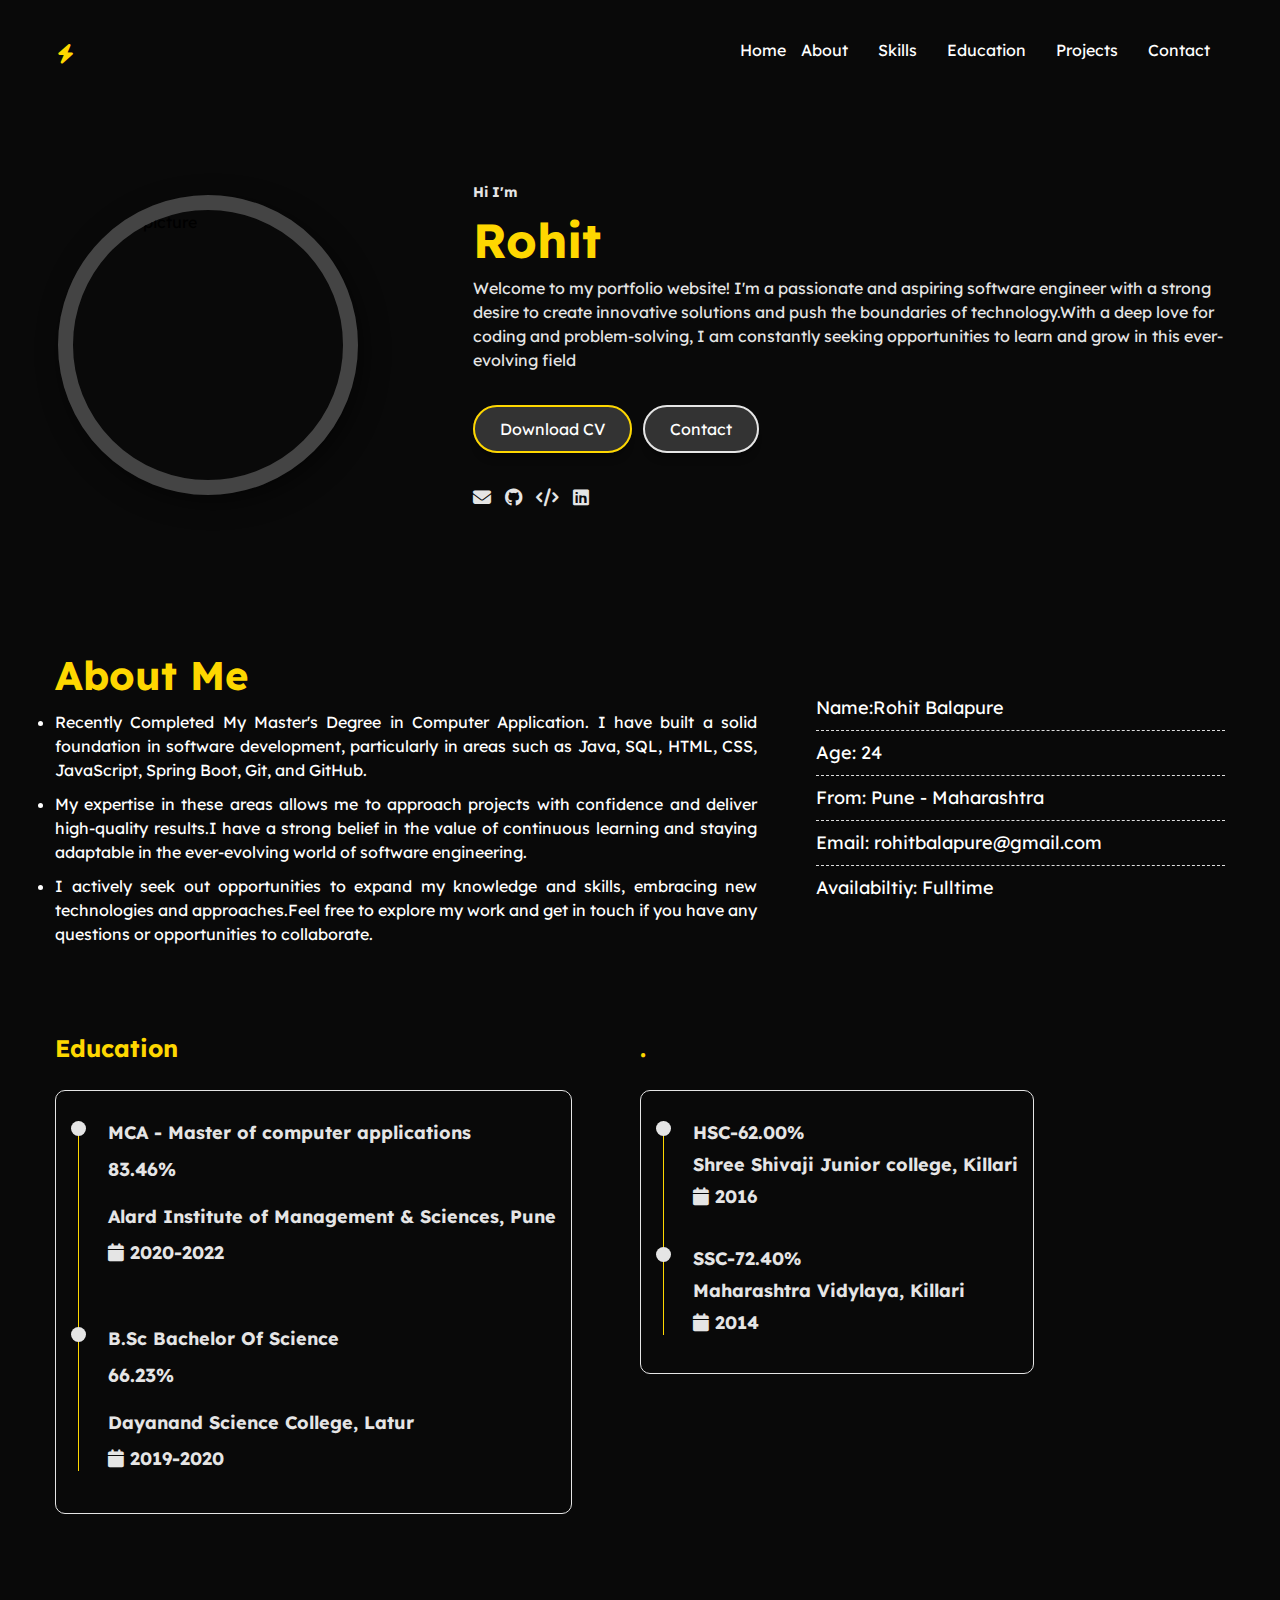
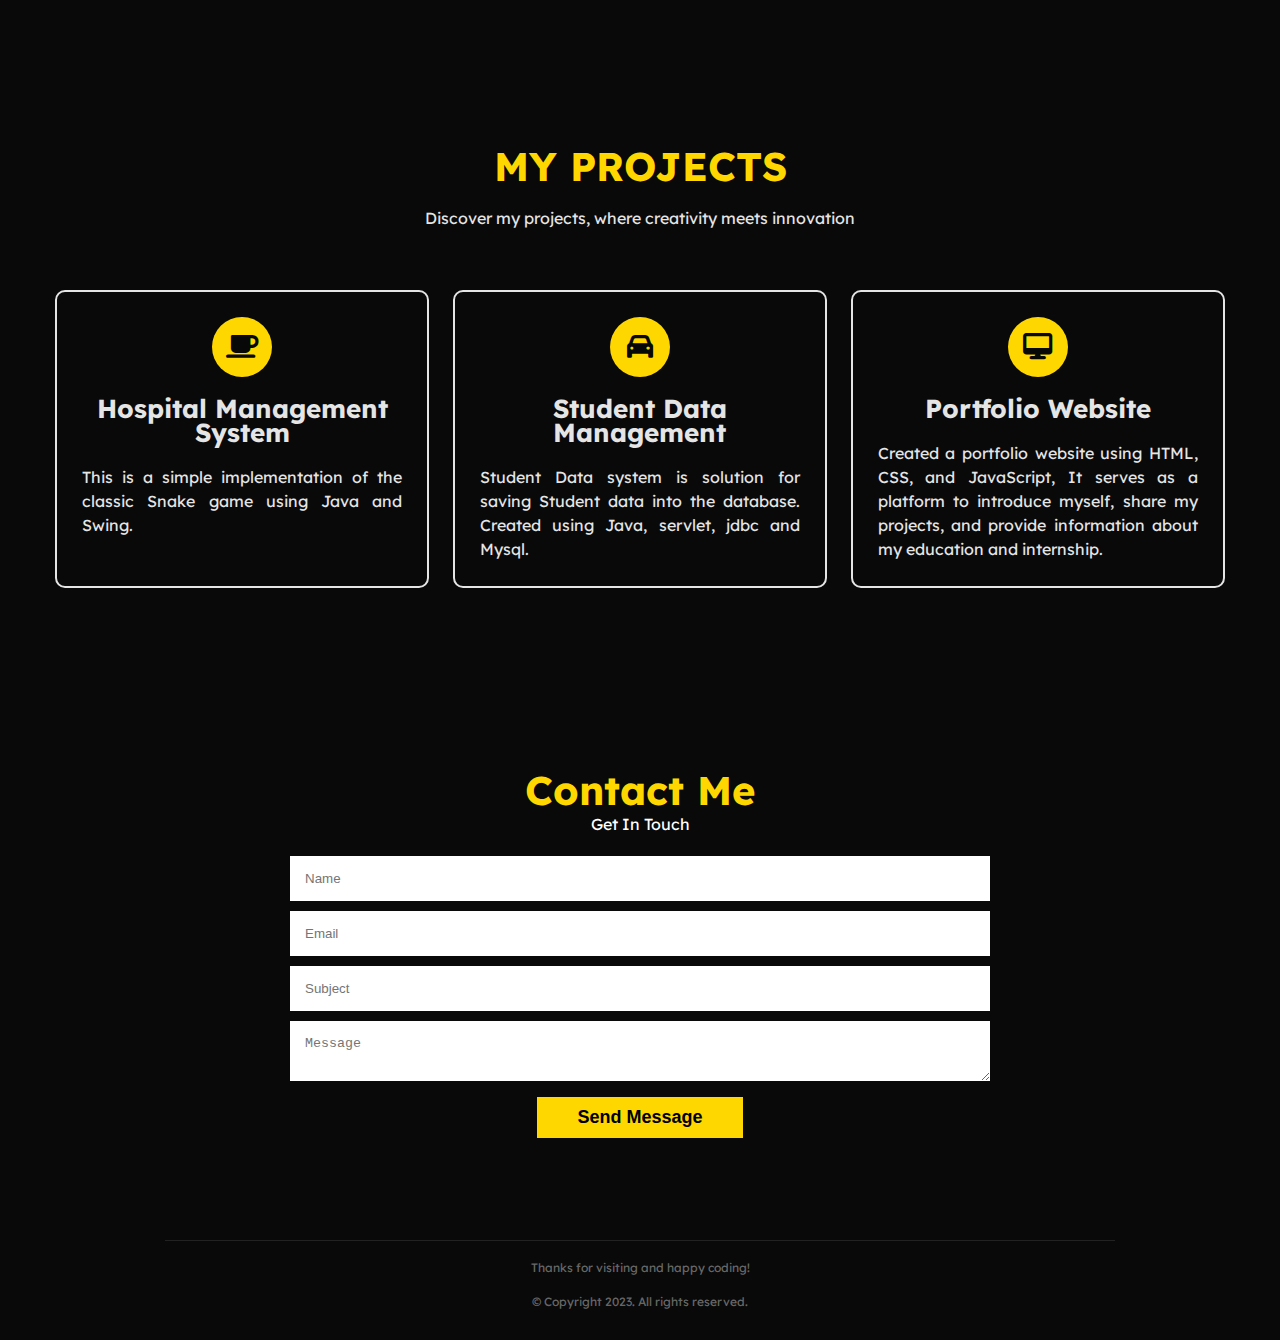
==== index.html @ fd33a3af "Update index.html" ====
<!DOCTYPE html>
<html lang="en">
<head>
    <meta charset="UTF-8"> 
    <meta http-equiv="X-UA-Compatible" content="IE=edge">
    <meta name="viewport" content="width=device-width, initial-scale=1.0">
    <title>Rohit</title>
    <link rel="icon" href="https://i.ibb.co/zRsTj3p/Frame-1-37.png">


    <link rel="stylesheet" href="styles.css">
    <link rel="stylesheet" href="https://cdnjs.cloudflare.com/ajax/libs/font-awesome/6.4.0/css/all.min.css" class="stylesheet">
</head> 

<body>

    <!-------------------------- Header Area -------------------------->
    <header class="header-area">
        <div class="container">
            <div class="header">
               
                <a href="" class="logo">
                    <img src="files/Rohitlogo.png" alt="" class="signature">
                    <i class="fa fa-bolt"></i>
                </a>
                   
                <ul class="navbar">
                    <li><a href="#home">Home</a></li>
                    <li><a href="#about">About</a></li>
                    <li><a href="#skills">Skills</a></li>
                    <li><a href="#education">Education</a></li>
                    <li><a href="#projects">Projects</a></li>
                    <li><a href="#contact">Contact</a></li>
                </ul>
                
                <div class="menu_icon">
                    <i class="fa fa-bars"></i>
                </div>

            </div>
        </div> 
    </header>
 
    <!-------------------------- Home Page -------------------------->
    <div class="FirstElement" id="home">
        <div class="profile-photo">
            <img src="https://i.pinimg.com/originals/bf/57/02/bf57026ee75af2f414000cec322f7404.gif" alt="profile picture">
        </div>
        <div class="profile-text">
            <h5>Hi I'm </h5><br>
            <h1>Rohit</h1><br>
            <p>Welcome to my portfolio website! I'm a passionate and aspiring software engineer with a strong desire to create innovative solutions and push the boundaries of technology.With a deep love for coding and problem-solving, I am constantly seeking opportunities to learn and grow in this ever-evolving field</p>
            
            <div class="btn-group">
                <a href="https://drive.google.com/file/d/1BC8b53fEwr9wjU4GV-x-h1jCKHdJNDea/view?usp=sharing" class="btn   active">Download CV</a>
                <a href="mailto:rohitbalapure@gmail.com" class="btn">Contact</a>
            </div>

            <div class="social">
                <a href="mailto:rohitbalapure@gmail.com"><i class="fa fa-envelope"></i></a>
                <a href="https://github.com/rohitsbalapure"><i class="fa-brands fa-github"></i></a>
                <a href="https://https://www.hackerrank.com/profile/rohitbalapure"><i class="fa fa-code"></i></a>
                <a href="https://www.linkedin.com/in/rohit-balapure-93307722a/"><i class="fa-brands fa-linkedin"></i></a>
            </div>
        </div>
    </div>

        <!-------------------------- About Section -------------------------->
    <section class="about-area" id="about">
        <div class="container">
            <div class="about">
                
                <div class="about-content">
                    <h4>About Me</h4>
                    <ul>
                      <li>Recently Completed My Master's Degree in Computer Application. I have built a solid foundation in software development, particularly in areas such as Java, SQL, HTML, CSS, JavaScript, Spring Boot, Git, and GitHub.</li>
                      <li> My expertise in these areas allows me to approach projects with confidence and deliver high-quality results.I have a strong belief in the value of continuous learning and staying adaptable in the ever-evolving world of software engineering.</li>
                      <li> I actively seek out opportunities to expand my knowledge and skills, embracing new technologies and approaches.Feel free to explore my work and get in touch if you have any questions or opportunities to collaborate. </li>
                    </ul>
                </div>
                                  
                <div class="about-skills">
                    <ul>
                        <li>Name:Rohit Balapure</li>
                        <li>Age: 24</li>     
                        <li>From: Pune - Maharashtra</li>
                        <li>Email: rohitbalapure@gmail.com</li>
                        <li>Availabiltiy: Fulltime</li>
                    </ul>
                </div>
            </div>
        </div>
    </section>


        <!-------------- Education & Internship -------------->
    <section class="education-content" id="education">
        <div class="container">
            <div class="row">
                <div class="education ">
                    <h3 class="title">Education</h3>
                    <div class="row">
                        <div class="timeline-box">
                            <div class="timeline">

                                <!-- Timeline-item -->
                                <div class="timeline-item">
                                    <div class="circle-dot"></div>
                                    <h3 class="timeline-title">
                                        MCA - Master of computer applications     
                                    </h3>
                                    <h3>83.46%</h3><br>

                                    <h4 class="timeline-title">Alard Institute of Management & Sciences, Pune</h4>
                                    <h4 class="timeline-title">
                                        <i class="fa fa-calendar"></i> 2020-2022
                                    </h4>
                                </div> 
                                <!-- Timeline-item -->
                                <div class="timeline-item">
                                    <div class="circle-dot"></div>
                                    <h3 class="timeline-title">B.Sc Bachelor Of Science </h3>
                                    <h3>66.23%</h3><br>
                                    <h4 class="timeline-title">Dayanand Science College, Latur</h4>
                                    <h4 class="timeline-title">
                                        <i class="fa fa-calendar"></i> 2019-2020
                                    </h4>
                                </div>
                                <!-- Timeline-item -->
                              

                            </div>
                        </div>
                    </div>
                </div>
                <div class="internship">
                    <h3 class="title">.</h3>
                    <div class="row">
                        <div class="timeline-box">
                            <div class="timeline">
                                
                                <!-- Timeline-item -->
                                <!-- <div class="timeline-item">
                                    <div class="circle-dot"></div>
                                    <h3 class="timeline-title">
                                        ANDROID APPLICATION DEVELOPMENT
                                    </h3>
                                    <h4 class="timeline-title">FLARIAL TECHNOLOGY</h4>
                                    <h4 class="timeline-title">
                                        <i class="fa fa-calendar"></i> JUNE-2022
                                    </h4>
                                    <li class="timeline-text">Proficient in Android app development, with expertise in Java and building basic applications. Experienced in creating intuitive design and layout files. Completed a two-week internship, gaining practical skills and knowledge in the field.
                                    </li>
                                </div>  -->
                                <div class="timeline-item">
                                    <div class="circle-dot"></div>
                                    <h3 class="timeline-title">
                                        HSC-62.00%
                                    </h3>
                                    <h4 class="timeline-title"> Shree Shivaji Junior college, Killari</h4>
                                    <h4 class="timeline-title">
                                        <i class="fa fa-calendar"></i> 2016
                                    </h4>
                                </div>
                                <!-- Timeline-item -->

                                <div class="timeline-item">
                                    <div class="circle-dot"></div>
                                    <h3 class="timeline-title">
                                        SSC-72.40%
                                    </h3>
                                    <h4 class="timeline-title"> Maharashtra Vidylaya, Killari</h4>
                                    <h4 class="timeline-title">
                                        <i class="fa fa-calendar"></i> 2014
                                    </h4>
                                </div>
                                <!-- <div class="timeline-item">
                                    <div class="circle-dot"></div>
                                    <h3 class="timeline-title">PCB LAYOUT DESIGN </h3>
                                    <h4 class="timeline-title">PIONEER CIRCUITS</h4>
                                    <h4 class="timeline-title">
                                        <i class="fa fa-calendar"></i> DEC-2021
                                    </h4>
                                    <li class="timeline-text">Experienced in PCB design and fabrication with a focus on Altium Designer software. Proficient in designing high-quality PCB boards. Two-week internship in the field, gaining hands-on experience and enhancing skills.</li>
                                <br>
                                <br>
                                </div> -->
                                
                            </div>
                        </div>
                    </div>
                </div>
            </div>
        </div>
    </section>


        <!-------------------------- Projects -------------------------->
    <section class="project-content" id="projects">
        <div class="container">
            <div class="project-title">
                <h4>My Projects</h4>
                <p>Discover my projects, where creativity meets innovation</p>
            </div>
            <div class="projects">
                <!-- 1st Project -->
                <div class="project">
                    <i class="fa fa-coffee"></i>
                    <h4>Hospital Management System</h4>
                    <p>This is a simple implementation of the classic Snake game using Java and Swing.</p>
                </div>
                 <!-- 2nd Project -->
                 <div class="project">
                    <i class="fa fa-car"></i>
                    <h4>Student Data Management</h4>
                    <p>Student Data system is solution for saving Student data into the database. Created using Java, servlet, jdbc and Mysql. </p>
                </div>
                <!-- 3rd Project -->
                <div class="project">
                    <i class="fa fa-desktop"></i>
                    <h4>Portfolio Website</h4>
                    <p>Created a portfolio website using HTML, CSS, and JavaScript, It serves as a platform to introduce myself, share my projects, and provide information about my  education and internship.</p>
                </div>
                
            </div>
        </div>
    </section>

        <!-------------------------- Contact Me -------------------------->

    <section class="contact-content" id="contact">
        <div class="container">
            <div class="contact-title">
                <h4>Contact Me</h4>
                <p>Get In Touch</p>
            </div>
            <div class="contact">
                <form name="submitToGoogleSheet">
                    <input type="text" name="NAME" placeholder="Name" required>
                    <input type="email" name="EMAIL" placeholder="Email" required>
                    <input type="text" name="SUBJECT" placeholder="Subject">
                    <textarea name="MESSAGE" placeholder="Message"></textarea>
                    <input type="submit" value="Send Message" class="submit">
                </form>
                <span id="msg"></span>
            </div>
        </div>
    </section>
        
    <!-------------------------- JS -------------------------->
    <script src="https://code.jquery.com/jquery-3.7.0.min.js" integrity="sha256-2Pmvv0kuTBOenSvLm6bvfBSSHrUJ+3A7x6P5Ebd07/g=" crossorigin="anonymous"></script>
    <script src="https://cdn.jsdelivr.net/npm/typed.js@2.0.12"></script>
    <script src="https://unpkg.com/scrollreveal"></script>
    <script src="script.js"></script>
    
    <!-------------------------- Footer section -------------------------->
   <footer class="footer">
    <small class="message">Thanks for visiting and happy coding!</small>
    <small class="copyright">&copy; Copyright 2023. All rights reserved.</small>
   </footer>

</body>
</html>
---- styles.css ----
@import url('https://fonts.googleapis.com/css2?family=Lexend:wght@400;500;600;700&display=swap');

*{
  margin:0;
  padding:0;
  box-sizing:border-box;
  scroll-behavior:smooth;
}
a{
  text-decoration: none ;
  color:#fff;
  transition:0.3s; 
}
ul{
  list-style:none;
}
img{
  max-width: 100%;
}
body{
  font-family: 'Lexend', sans-serif;
  font-size:16px;
  line-height:24px; 
  background-color:#090909;
}
.container{
  width: 1170px;
  margin:auto;
}




      /*---------------------------Header---------------------------*/

.header-area{
  padding:25px 0;
  transition: padding .3s;
}

.header-area.sticky {
  position: fixed;
  top: 0;
  left: 0;
  width: 100%;
  z-index: 99;
  background-color: #090909;
  padding: 5px;
}

.header{
  display:flex;
  justify-content: space-between;
  align-items: center;
  /* padding-bottom: 2rem; */
} 
.logo {
  display: flex;
  align-items: center;
  position: relative; 
  text-transform: uppercase;
  font-size: 26px;
  font-weight: 700;
}

.logo .fa-bolt {
  color: #fed700;
  font-size: 19.5px;
  position: absolute; 
  top: 60%;
  left: 100%; 
  transform: translate(-50%, -50%); 
  z-index: 1; 
}

.signature {
  width: auto; 
  height:50px; 
  margin-right: 10px; 
  border-radius: 30px;
}

.header ul li:first-child {
  margin-right: auto; 
}  

.header ul{
  display: flex;
  align-items: center; 
}
.header ul li{
  margin: 0 15px;
}
.header ul li a{
  text-transform: capitalize;
  display: block;
}
.header ul li a.active{
  color: #fed700;
} 
.header ul li a:hover{
  color:#fed700;
}
.header .menu_icon{
  color:#fff;
  font-size: 18px;
  cursor: pointer;
  display: none;
}


/*---------------------------HomePage--------------------------*/

.FirstElement{
   display:flex;
   justify-content: space-around;
   align-items: center;
   padding-top: 5rem; 
} 

.FirstElement.adjusted-padding {
  padding-top: 40px; 
}

.FirstElement .profile-photo{
  width: 300px;
  height:  300px;
  border-radius: 50%;
  overflow: hidden;
  border: 15px solid #444444;
  box-shadow: 5px 7px 25px rgba(0, 0, 0, 0.5)
}
profile-photo .img{
  height: 100%;
  width: 100%;
  transition: 0.5s;
}
.FirstElement .profile-photo img:hover{
  transform: scale(1.2);
}
.profile-text{
  max-width: 750px;
  display: flex;
  flex-direction: column;
}
.profile-text h5{
  color: #e5e5e5;
  font-size: 14px;
}
.profile-text h1{
  color: #fed700;
  font-size: 3rem; 
}
.profile-text p{
  color:#e5e5e5;
}
.profile-text .social i{
  color : #e5e5e5;
  font-size: 18px;
  margin-right: 10px;
  transition: 0.5s;
}
.profile-text .social i:hover{
  color:#fed700;
  transform: rotate(360deg);
}



 /*---------------------------About---------------------------*/

.about-area{
  padding-top: 130px;
  background-color: #090909;
}
.about{
  display: flex;
  justify-content: space-between;
  align-items: center;
  margin-bottom:50px;
}
.about-content{
  flex-basis: 60%;
}
.about-content h4{
  color: #fed700;
  font-size: 40px;
  line-height: 70px;
  text-transform: capitalize;
}
.about-content ul {
  color:#fff;
  text-align: justify;
}

.about-content ul li {
  list-style-type: disc;
  margin-bottom: 10px;
}

.about-skills{
  flex-basis: 35%;
}
.about-skills ul li{
  border-bottom: 1px dashed #ddd;
  padding-bottom: 10px;
  margin-bottom: 10px;
  color: #fff;
  font-size: 18px;
}
.about-skills ul li:last-child{
  border-bottom: 0;
  padding-bottom: 0;
  margin-bottom: 0;
}


/*---------------------------Button---------------------------*/

.btn-group{
  margin: 45px 0;
}
.btn-group .btn{
  border-color: #d5d5d5;
  color: #fff;
  background-color: #333;
  padding:12px 25px;
  margin: 5px 0;
  margin-right: 7px;
  border-radius: 30px;
  border: 2px solid #e5e5e5;
  box-shadow: 0 10px 10px -8px rgb(0 0 0 / 78%);
}
.btn.active{
  border-color: #fed700;
}


/*---------------------------Education & Internship---------------------------*/

.education-content .row{
  display: flex;
  border-radius: 5px;
  height: 400px;
  margin-bottom: 250px;
}

.education-content .title{
  color: #fed700;
}
.education-content .row .education,
.education-content .row .internship
{
  color: #e5e5e5;
  flex:0 0 50%;
  max-width: 50%;
  margin-top: 30px;
} 
.education-content  h3.title{
  font-size:24px;
  margin-bottom: 30px;
  font-weight: 700;
}
.education-content .row.timeline-box{
  flex:0 0 100%;
  max-width: 100%;  
}
.education-content .row .timeline{
  /* background-color:#e5e5e5; */
  padding: 30px 15px;
  border: 1px solid #e5e5e5;
  border-radius: 10px;
  width: 100%;
  position: relative;
}
.education-content .row .timeline-item{
  position:relative;
  padding-left: 37px;
  padding-bottom: 50px; 
}
.education-content .row  .internship .timeline-item{
  position:relative;
  padding-left: 37px;
  padding-bottom: 30px; 
}
.education-content .row .timeline-item:last-child{
  padding-bottom: 0;
}
.education-content .row .timeline-item::before{
  content: "";
  width: 1px;
  position: absolute;
  height: 100%;
  left: 7px;
  top: 0;
  background-color: #fed700;  
}
.education-content .row .circle-dot{
  position: absolute;
  left: 0;
  top: 0;
  height: 15px;
  width: 15px;
  border-radius: 50%;
  background-color: #e5e5e5;
}
.education-content .row .timeline-title  {
  font-weight: 700;
  font-size: 18px;
  margin-bottom: 12px;
}
.education-content .row .internship .timeline-title  {
  font-weight: 700;
  font-size: 18px;
  margin-bottom: 8px;
}
.education-content .row .timeline-text{
  line-height: 25px;
  font-size: 16px;
  text-align: justify;
}



/*---------------------------Projects---------------------------*/
.project-content{
  padding: 90px 0;
  /* color:#fff;  */
}
.project-title{
  margin-bottom: 60px;
  text-align: center;
}
.project-title h4{
  text-transform: uppercase;
  font-size: 40px;
  line-height: 40px;
  color: #fed700;
  margin-bottom: 20px;
}
.project-title p{
  color: #e5e5e5;
}
.projects{
  display: flex;
  justify-content:space-between;
  flex-wrap: wrap;
}
.project{
    /* padding: 30px 15px; */
    color: #e5e5e5;
    border: 2px solid #e5e5e5;
    border-radius: 10px;
    width: 100%;
    position: relative;
    padding: 25px;
    text-align: center;
    flex-basis: 32%;
    transition: .3s;
}
.project i{
  background-color: #fed700;
  width: 60px;
  height: 60px;
  color: #080808;
  font-size: 26px;
  line-height: 60px;
  border-radius: 50%;
}
.project h4{
  font-size: 26px;
  text-transform: capitalize;
  margin: 20px 0;
}
.project p{
  text-align: justify;
}
.project:hover{
  border-color: #fed700;
}



/*---------------------------Contact Me---------------------------*/
.contact-content{
  padding: 100px 0;
  color: #fff;
  text-align: center;
}
.contact-content .contact-title h4{
  font-size: 40px;
  text-transform: capitalize;
  color: #fed700;
  padding-bottom: 10px;
}
.contact-content .contact-title p{
  padding-bottom: 20px;
}
.contact{
  max-width: 700px;
  margin: auto;
}
.contact input,.contact textarea{
  width: 100%;
  padding: 15px;
  border: 0;
  margin-bottom: 10px;
}

.contact .submit{
  width: auto;
  background-color: #fed700;
  padding: 10px 40px;
  font-weight:bold ;
  font-size: 18px;
}
.contact .submit:hover{
  transform: scale(1.1);
  cursor: pointer;
}
#msg{
  color: #fff;
  font-size: 20px;
  margin-top: -8px;
  display: block;
}






/*---------------------------Footer---------------------------*/
.footer {
    max-width: 950px;
    margin: 0 auto;
    padding: 15px 0 26px;
    border-top: 1px solid rgba(255, 255, 255, 0.1); 
    color: rgba(255, 255, 255, 0.4);
    display: flex;
    flex-direction: column;
    align-items: center;
    text-align: center;
  }
  .footer .message {
    font-size: 12px;
    color: rgba(255, 255, 255, 0.4);
    margin-bottom: 10px;
  }
  
  .copyright {
    font-size: 12px;
  }




 /*------------------- Responsive Design on small screen -------------------*/

/* Medium layout */
@media only screen and (min-width:1000px) and (max-width:1200px){
  .container{
    width: 970px;
  }
}

@media(max-width:1050px){
  .FirstElement{ 
    flex-direction: column;
    padding-top: 2rem;
  }
  .profile-text{
    padding: 40px 0px;
  }
}



/* tablet layout */
@media only screen and (min-width:768px) and (max-width:999px){
  .container{
    width: 750px;
  } 
}  


/* Mobile Layout */
@media only screen and (max-width:767px){
  .container{
    width: 350px;
  }

  .header .menu_icon {
    display: block;
  }
  .header ul{
    display: none;
  }
  .header i{
    color: #e5e5e5;
  }

  .profile-text{
    width: 350px;
  }
  .FirstElement .profile-text p{
    text-align: justify;
  }
  .about{
    flex-direction: column;
    flex-basis: 100%;
    margin-bottom: 30px;
  }
  .about-skills{
    width: 100%;
    margin-top: 30px;
  }
  .education-content .row {
    flex-direction: column;
    height: auto;
    margin-bottom: 50px;
  }

  .education-content .row .education,
  .education-content .row .internship {
    flex-basis: 100%;
    max-width: 100%;
    margin-top: 30px;
  }
  .project{
    flex-basis: 100%;
    margin-bottom: 30px;
  }

}
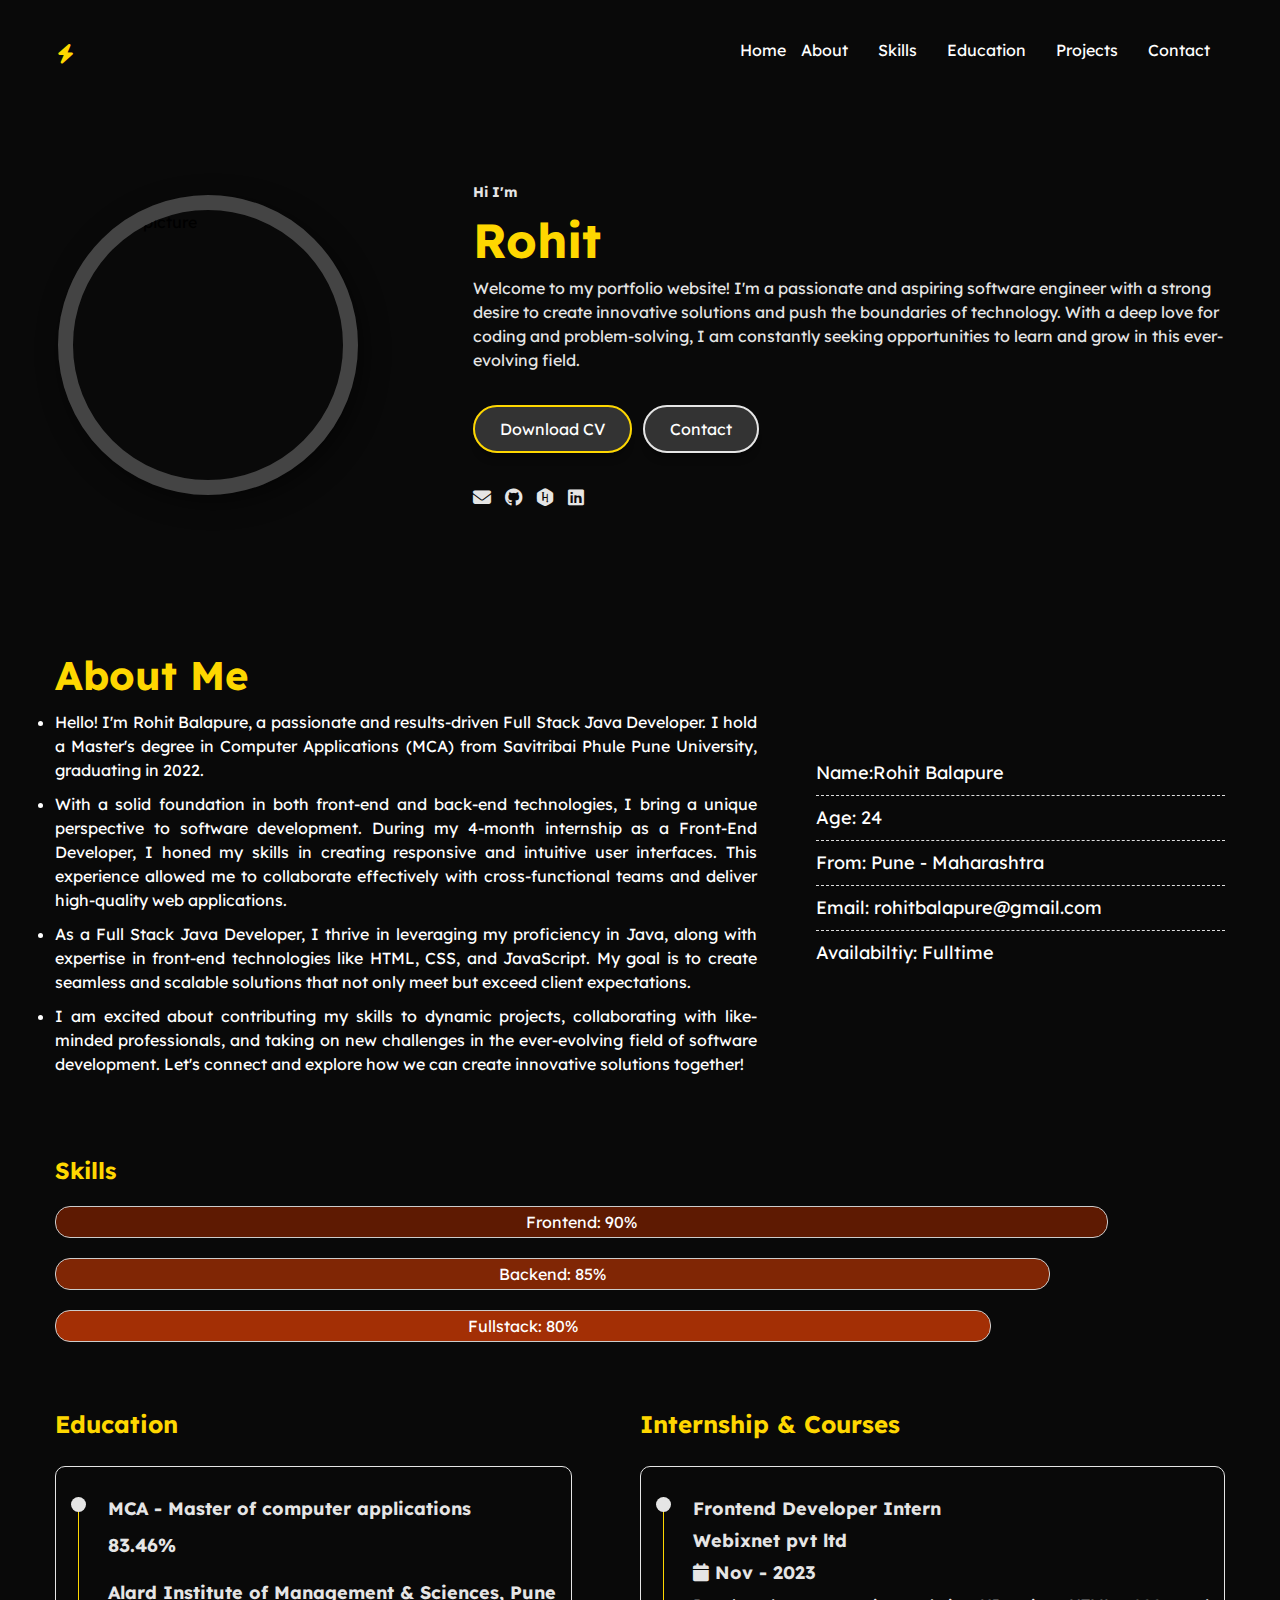
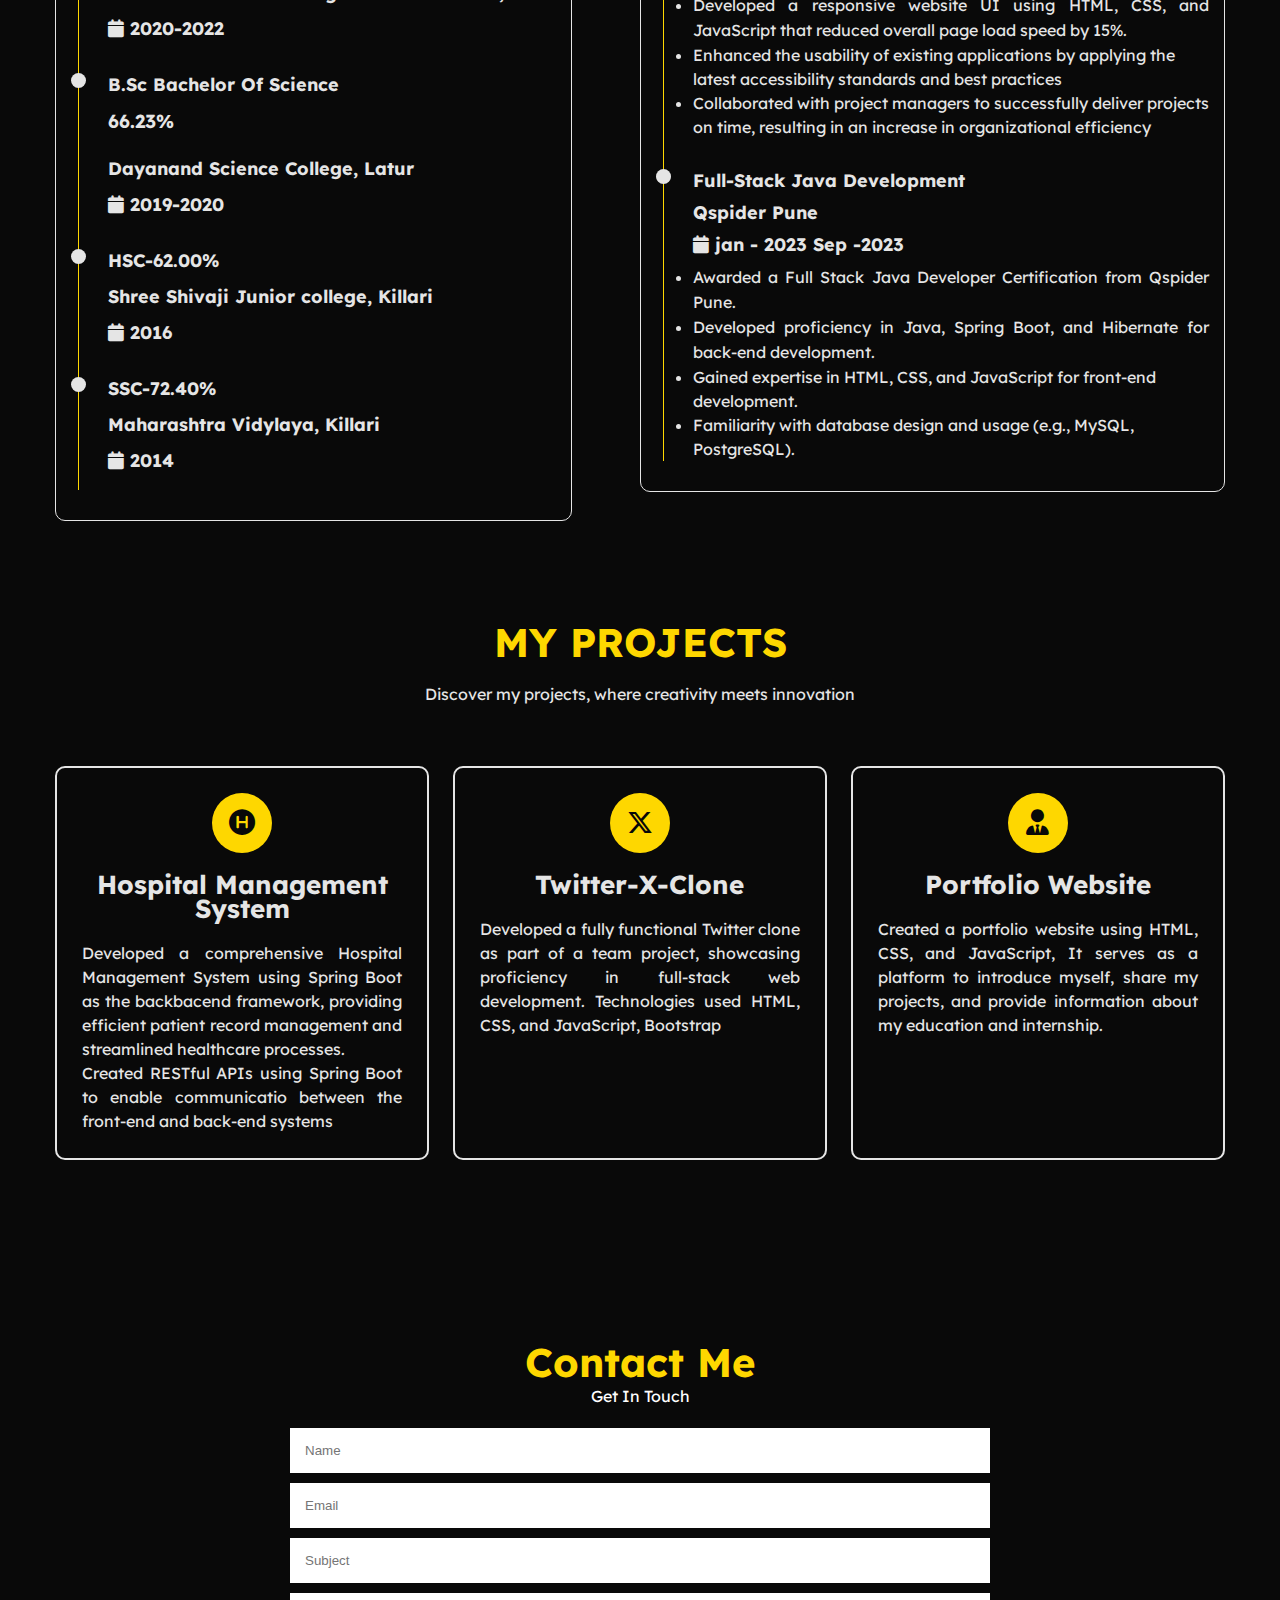
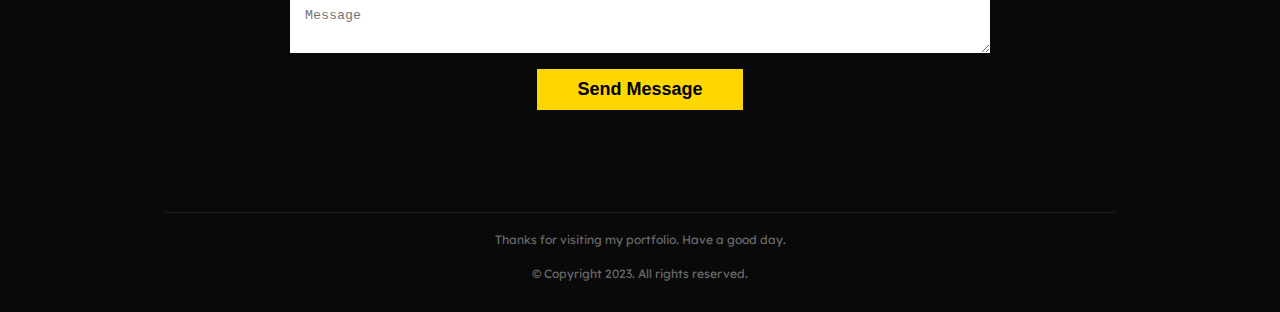
==== commit 2b3d9e28: "Update index.html" ====
--- a/index.html
+++ b/index.html
@@ -1,7 +1,8 @@
 <!DOCTYPE html>
 <html lang="en">
+
 <head>
-    <meta charset="UTF-8"> 
+    <meta charset="UTF-8">
     <meta http-equiv="X-UA-Compatible" content="IE=edge">
     <meta name="viewport" content="width=device-width, initial-scale=1.0">
     <title>Rohit</title>
@@ -9,8 +10,82 @@
 
 
     <link rel="stylesheet" href="styles.css">
-    <link rel="stylesheet" href="https://cdnjs.cloudflare.com/ajax/libs/font-awesome/6.4.0/css/all.min.css" class="stylesheet">
-</head> 
+    <link rel="stylesheet" href="https://cdnjs.cloudflare.com/ajax/libs/font-awesome/6.4.0/css/all.min.css"
+        class="stylesheet">
+    <link rel="stylesheet" href="https://cdnjs.cloudflare.com/ajax/libs/font-awesome/6.5.1/css/all.min.css"
+        integrity="sha512-DTOQO9RWCH3ppGqcWaEA1BIZOC6xxalwEsw9c2QQeAIftl+Vegovlnee1c9QX4TctnWMn13TZye+giMm8e2LwA=="
+        crossorigin="anonymous" referrerpolicy="no-referrer" />
+    <link rel="stylesheet" href="https://cdnjs.cloudflare.com/ajax/libs/aos/2.3.4/aos.css"
+        integrity="sha512-1cK78a1o+ht2JcaW6g8OXYwqpev9+6GqOkz9xmBN9iUUhIndKtxwILGWYOSibOKjLsEdjyjZvYDq/cZwNeak0w=="
+        crossorigin="anonymous" referrerpolicy="no-referrer" />
+    <script src="https://cdnjs.cloudflare.com/ajax/libs/aos/2.3.4/aos.js"
+        integrity="sha512-A7AYk1fGKX6S2SsHywmPkrnzTZHrgiVT7GcQkLGDe2ev0aWb8zejytzS8wjo7PGEXKqJOrjQ4oORtnimIRZBtw=="
+        crossorigin="anonymous" referrerpolicy="no-referrer"></script>
+    <style>
+        .menumob {
+            display: none;
+            padding: 0px;
+            height: 100vh;
+        }
+
+        #navitoms li {
+            text-align: center;
+            justify-content: center;
+            font-size: 1.5rem;
+            padding: 10px 0px 10px 0px;
+        }
+
+        .skill-content h4 {
+            color: #fed700;
+            font-size: 23px;
+            line-height: 70px;
+            text-transform: capitalize;
+        }
+
+        .progress-bar {
+            width: 300px;
+            height: 20px;
+            border: 1px solid #ccc;
+            position: relative;
+            margin-bottom: 20px;
+            border-radius: 15px;
+        }
+
+        .frontend-bar {
+            width: 90%;
+            height: 100%;
+            background-color: #5e1a02;
+            color: white;
+            text-align: center;
+            line-height: 30px;
+        }
+
+        .backend-bar {
+            width: 85%;
+            height: 100%;
+            background-color: #802605;
+            color: white;
+            text-align: center;
+            line-height: 30px;
+        }
+
+        .fullstack-bar {
+            width: 80%;
+            height: 100%;
+            background-color: #a32f05;
+            color: white;
+            text-align: center;
+            line-height: 30px;
+        }
+
+        @media only screen and (max-width:520px) {
+            .menumob {
+                width: 100%;
+                font-size: 1.6rem;
+            }
+        }
+    </style>
+</head>
 
 <body>
 
@@ -18,12 +93,12 @@
     <header class="header-area">
         <div class="container">
             <div class="header">
-               
+
                 <a href="" class="logo">
                     <img src="files/Rohitlogo.png" alt="" class="signature">
                     <i class="fa fa-bolt"></i>
                 </a>
-                   
+
                 <ul class="navbar">
                     <li><a href="#home">Home</a></li>
                     <li><a href="#about">About</a></li>
@@ -32,57 +107,93 @@
                     <li><a href="#projects">Projects</a></li>
                     <li><a href="#contact">Contact</a></li>
                 </ul>
-                
+
                 <div class="menu_icon">
-                    <i class="fa fa-bars"></i>
-                </div>
-
-            </div>
-        </div> 
+                    <i class="fa fa-bars" id="Hamburger" onclick="showMenu()" style="z-index: 999;"> </i>
+                </div>
+
+            </div>
+        </div>
     </header>
- 
+    <!-- ---------------------------Menu Hamburger --------------------- -->
+
+    <section class="project-content menumob" id="menumob">
+        <div class="container">
+            <ul class="navbar" id="navitoms">
+                <li><a href="#home">Home</a></li>
+                <li><a href="#about">About</a></li>
+                <li><a href="#skills">Skills</a></li>
+                <li><a href="#education">Education</a></li>
+                <li><a href="#projects">Projects</a></li>
+                <li><a href="#contact">Contact</a></li>
+            </ul>
+        </div>
+    </section>
+
     <!-------------------------- Home Page -------------------------->
     <div class="FirstElement" id="home">
         <div class="profile-photo">
-            <img src="https://i.pinimg.com/originals/bf/57/02/bf57026ee75af2f414000cec322f7404.gif" alt="profile picture">
+            <img src="https://i.pinimg.com/originals/bf/57/02/bf57026ee75af2f414000cec322f7404.gif"
+                alt="profile picture">
         </div>
         <div class="profile-text">
             <h5>Hi I'm </h5><br>
             <h1>Rohit</h1><br>
-            <p>Welcome to my portfolio website! I'm a passionate and aspiring software engineer with a strong desire to create innovative solutions and push the boundaries of technology.With a deep love for coding and problem-solving, I am constantly seeking opportunities to learn and grow in this ever-evolving field</p>
-            
+            <p id="displayParagraph">Welcome to my portfolio website! I'm a passionate and aspiring software engineer
+                with a strong desire to
+                create innovative solutions and push the boundaries of technology. With a deep love for coding and
+                problem-solving, I am constantly seeking opportunities to learn and grow in this ever-evolving field.
+            </p>
+
             <div class="btn-group">
-                <a href="https://drive.google.com/file/d/1BC8b53fEwr9wjU4GV-x-h1jCKHdJNDea/view?usp=sharing" class="btn   active">Download CV</a>
+                <a href="https://drive.google.com/file/d/1HZY6qzESe_jkY7vXyVOSEOjtkw2DDQzl/view?usp=sharing"
+                    class="btn active" target="_blank">Download CV</a>
                 <a href="mailto:rohitbalapure@gmail.com" class="btn">Contact</a>
             </div>
 
             <div class="social">
                 <a href="mailto:rohitbalapure@gmail.com"><i class="fa fa-envelope"></i></a>
                 <a href="https://github.com/rohitsbalapure"><i class="fa-brands fa-github"></i></a>
-                <a href="https://https://www.hackerrank.com/profile/rohitbalapure"><i class="fa fa-code"></i></a>
-                <a href="https://www.linkedin.com/in/rohit-balapure-93307722a/"><i class="fa-brands fa-linkedin"></i></a>
+                <a href="https://www.hackerrank.com/profile/rohitbalapure"><i class="fa-brands fa-hackerrank"></i></a>
+                <a href="https://www.linkedin.com/in/rohit-balapure-93307722a/"><i
+                        class="fa-brands fa-linkedin"></i></a>
             </div>
         </div>
     </div>
 
-        <!-------------------------- About Section -------------------------->
+    <!-------------------------- About Section -------------------------->
     <section class="about-area" id="about">
         <div class="container">
             <div class="about">
-                
                 <div class="about-content">
                     <h4>About Me</h4>
                     <ul>
-                      <li>Recently Completed My Master's Degree in Computer Application. I have built a solid foundation in software development, particularly in areas such as Java, SQL, HTML, CSS, JavaScript, Spring Boot, Git, and GitHub.</li>
-                      <li> My expertise in these areas allows me to approach projects with confidence and deliver high-quality results.I have a strong belief in the value of continuous learning and staying adaptable in the ever-evolving world of software engineering.</li>
-                      <li> I actively seek out opportunities to expand my knowledge and skills, embracing new technologies and approaches.Feel free to explore my work and get in touch if you have any questions or opportunities to collaborate. </li>
+                        <li> Hello! I'm Rohit Balapure, a passionate and results-driven Full Stack Java Developer. I
+                            hold a Master's degree in Computer Applications (MCA) from Savitribai Phule Pune University,
+                            graduating in 2022.</li>
+                        <li>
+                            With a solid foundation in both front-end and back-end technologies, I bring a unique
+                            perspective to software development. During my 4-month internship as a Front-End Developer,
+                            I honed my skills in creating responsive and intuitive user interfaces. This experience
+                            allowed me to collaborate effectively with cross-functional teams and deliver high-quality
+                            web applications.
+                        </li>
+                        <li> As a Full Stack Java Developer, I thrive in leveraging my proficiency in Java, along with
+                            expertise in front-end technologies like HTML, CSS, and JavaScript. My goal is to create
+                            seamless and scalable solutions that not only meet but exceed client expectations. </li>
+                        <li>
+                            I am excited about contributing my skills to dynamic projects, collaborating with
+                            like-minded professionals, and taking on new challenges in the ever-evolving field of
+                            software development. Let's connect and explore how we can create innovative solutions
+                            together!
+                        </li>
                     </ul>
                 </div>
-                                  
+
                 <div class="about-skills">
                     <ul>
                         <li>Name:Rohit Balapure</li>
-                        <li>Age: 24</li>     
+                        <li>Age: 24</li>
                         <li>From: Pune - Maharashtra</li>
                         <li>Email: rohitbalapure@gmail.com</li>
                         <li>Availabiltiy: Fulltime</li>
@@ -91,23 +202,36 @@
             </div>
         </div>
     </section>
-
-
-        <!-------------- Education & Internship -------------->
+    <!-- ----------------------------Skills ------------------- -->
+    <section class="about-area" id="skills" style="padding-top: 0px; padding-bottom: 20px;">
+        <div class="container">
+            <div class="skills">
+                <div class="skill-content">
+                    <h4>Skills</h4>
+                    <div class="progress-bar frontend-bar">Frontend: 90%</div>
+                    <div class="progress-bar backend-bar">Backend: 85%</div>
+                    <div class="progress-bar fullstack-bar">Fullstack: 80%</div>
+                </div>
+            </div>
+        </div>
+    </section>
+
+
+    <!-------------- Education & Internship -------------->
     <section class="education-content" id="education">
         <div class="container">
             <div class="row">
                 <div class="education ">
                     <h3 class="title">Education</h3>
                     <div class="row">
-                        <div class="timeline-box">
+                        <div class="timeline-box" data-aos="fade-up" data-aos-duration="3000">
                             <div class="timeline">
 
                                 <!-- Timeline-item -->
-                                <div class="timeline-item">
+                                <div class="timeline-item" style="padding-bottom: 20px;">
                                     <div class="circle-dot"></div>
                                     <h3 class="timeline-title">
-                                        MCA - Master of computer applications     
+                                        MCA - Master of computer applications
                                     </h3>
                                     <h3>83.46%</h3><br>
 
@@ -115,9 +239,9 @@
                                     <h4 class="timeline-title">
                                         <i class="fa fa-calendar"></i> 2020-2022
                                     </h4>
-                                </div> 
+                                </div>
                                 <!-- Timeline-item -->
-                                <div class="timeline-item">
+                                <div class="timeline-item" style="padding-bottom: 20px;">
                                     <div class="circle-dot"></div>
                                     <h3 class="timeline-title">B.Sc Bachelor Of Science </h3>
                                     <h3>66.23%</h3><br>
@@ -126,33 +250,7 @@
                                         <i class="fa fa-calendar"></i> 2019-2020
                                     </h4>
                                 </div>
-                                <!-- Timeline-item -->
-                              
-
-                            </div>
-                        </div>
-                    </div>
-                </div>
-                <div class="internship">
-                    <h3 class="title">.</h3>
-                    <div class="row">
-                        <div class="timeline-box">
-                            <div class="timeline">
-                                
-                                <!-- Timeline-item -->
-                                <!-- <div class="timeline-item">
-                                    <div class="circle-dot"></div>
-                                    <h3 class="timeline-title">
-                                        ANDROID APPLICATION DEVELOPMENT
-                                    </h3>
-                                    <h4 class="timeline-title">FLARIAL TECHNOLOGY</h4>
-                                    <h4 class="timeline-title">
-                                        <i class="fa fa-calendar"></i> JUNE-2022
-                                    </h4>
-                                    <li class="timeline-text">Proficient in Android app development, with expertise in Java and building basic applications. Experienced in creating intuitive design and layout files. Completed a two-week internship, gaining practical skills and knowledge in the field.
-                                    </li>
-                                </div>  -->
-                                <div class="timeline-item">
+                                <div class="timeline-item" style="padding-bottom: 20px;">
                                     <div class="circle-dot"></div>
                                     <h3 class="timeline-title">
                                         HSC-62.00%
@@ -162,9 +260,7 @@
                                         <i class="fa fa-calendar"></i> 2016
                                     </h4>
                                 </div>
-                                <!-- Timeline-item -->
-
-                                <div class="timeline-item">
+                                <div class="timeline-item" style="padding-bottom: 5px;">
                                     <div class="circle-dot"></div>
                                     <h3 class="timeline-title">
                                         SSC-72.40%
@@ -174,30 +270,84 @@
                                         <i class="fa fa-calendar"></i> 2014
                                     </h4>
                                 </div>
-                                <!-- <div class="timeline-item">
-                                    <div class="circle-dot"></div>
-                                    <h3 class="timeline-title">PCB LAYOUT DESIGN </h3>
-                                    <h4 class="timeline-title">PIONEER CIRCUITS</h4>
-                                    <h4 class="timeline-title">
-                                        <i class="fa fa-calendar"></i> DEC-2021
-                                    </h4>
-                                    <li class="timeline-text">Experienced in PCB design and fabrication with a focus on Altium Designer software. Proficient in designing high-quality PCB boards. Two-week internship in the field, gaining hands-on experience and enhancing skills.</li>
-                                <br>
-                                <br>
-                                </div> -->
-                                
+
+
+                                <!-- Timeline-item -->
+
+
                             </div>
                         </div>
                     </div>
                 </div>
-            </div>
-        </div>
-    </section>
-
-
-        <!-------------------------- Projects -------------------------->
+                <div class="internship">
+                    <h3 class="title">Internship & Courses</h3>
+                    <div class="row">
+                        <div class="timeline-box" data-aos="fade-up" data-aos-duration="3000">
+                            <div class="timeline">
+                                <div class="timeline-item">
+                                    <div class="circle-dot"></div>
+                                    <h3 class="timeline-title">
+                                        Frontend Developer Intern
+                                    </h3>
+                                    <h4 class="timeline-title">Webixnet pvt ltd</h4>
+                                    <h4 class="timeline-title">
+                                        <i class="fa fa-calendar"></i> Nov - 2023
+                                    </h4>
+                                    <li class="timeline-text">
+                                        Developed a responsive website UI using HTML, CSS, and JavaScript that reduced
+                                        overall page load speed by 15%.
+                                    </li>
+                                    <li>
+                                        Enhanced the usability of existing applications by applying the latest
+                                        accessibility standards and best practices
+
+                                    </li>
+                                    <li>
+                                        Collaborated with project managers to successfully deliver projects on time,
+                                        resulting in an increase in organizational
+                                        efficiency
+                                    </li>
+                                </div>
+                                <div class="timeline-item">
+                                    <div class="circle-dot"></div>
+                                    <h3 class="timeline-title">
+                                        Full-Stack Java Development
+                                    </h3>
+                                    <h4 class="timeline-title">Qspider Pune</h4>
+                                    <h4 class="timeline-title">
+                                        <i class="fa fa-calendar"></i> jan - 2023 Sep -2023
+                                    </h4>
+                                    <li class="timeline-text">
+                                        Awarded a Full Stack Java Developer Certification from Qspider Pune.
+                                    </li>
+                                    <li class="timeline-text">
+                                        Developed proficiency in Java, Spring Boot, and Hibernate for back-end
+                                        development.
+
+                                    </li>
+                                    <li>
+                                        Gained expertise in HTML, CSS, and JavaScript for front-end development.
+
+                                    </li>
+                                    <li>
+                                        Familiarity with database design and usage (e.g., MySQL, PostgreSQL).
+
+                                    </li>
+                                </div>
+
+
+                            </div>
+                        </div>
+                    </div>
+                </div>
+            </div>
+        </div>
+    </section>
+
+
+    <!-------------------------- Projects -------------------------->
     <section class="project-content" id="projects">
-        <div class="container">
+        <div class="container" style="margin-top: 100px;">
             <div class="project-title">
                 <h4>My Projects</h4>
                 <p>Discover my projects, where creativity meets innovation</p>
@@ -205,28 +355,38 @@
             <div class="projects">
                 <!-- 1st Project -->
                 <div class="project">
-                    <i class="fa fa-coffee"></i>
+                    <i class="fa-solid fa-circle-h"></i>
                     <h4>Hospital Management System</h4>
-                    <p>This is a simple implementation of the classic Snake game using Java and Swing.</p>
-                </div>
-                 <!-- 2nd Project -->
-                 <div class="project">
-                    <i class="fa fa-car"></i>
-                    <h4>Student Data Management</h4>
-                    <p>Student Data system is solution for saving Student data into the database. Created using Java, servlet, jdbc and Mysql. </p>
+                    <p>
+                        Developed a comprehensive Hospital Management System using Spring Boot as the backbacend
+                        framework, providing
+                        efficient patient record management and streamlined healthcare processes. <br>
+                        Created RESTful APIs using Spring Boot to enable communicatio between the front-end and back-end
+                        systems
+                    </p>
+                </div>
+                <!-- 2nd Project -->
+                <div class="project">
+                    <i class="fa-brands fa-x-twitter"></i>
+                    <h4>Twitter-X-Clone </h4>
+                    <p> Developed a fully functional Twitter clone as part of a team project, showcasing proficiency in
+                        full-stack web
+                        development. Technologies used HTML, CSS, and JavaScript, Bootstrap </p>
                 </div>
                 <!-- 3rd Project -->
                 <div class="project">
-                    <i class="fa fa-desktop"></i>
+                    <i class="fa-solid fa-user-tie"></i>
                     <h4>Portfolio Website</h4>
-                    <p>Created a portfolio website using HTML, CSS, and JavaScript, It serves as a platform to introduce myself, share my projects, and provide information about my  education and internship.</p>
-                </div>
-                
-            </div>
-        </div>
-    </section>
-
-        <!-------------------------- Contact Me -------------------------->
+                    <p>Created a portfolio website using HTML, CSS, and JavaScript, It serves as a platform to introduce
+                        myself, share my projects, and provide information about my education and internship.</p>
+                </div>
+
+            </div>
+        </div>
+    </section>
+
+
+    <!-------------------------- Contact Me -------------------------->
 
     <section class="contact-content" id="contact">
         <div class="container">
@@ -246,18 +406,35 @@
             </div>
         </div>
     </section>
-        
+
     <!-------------------------- JS -------------------------->
-    <script src="https://code.jquery.com/jquery-3.7.0.min.js" integrity="sha256-2Pmvv0kuTBOenSvLm6bvfBSSHrUJ+3A7x6P5Ebd07/g=" crossorigin="anonymous"></script>
+    <script src="https://code.jquery.com/jquery-3.7.0.min.js"
+        integrity="sha256-2Pmvv0kuTBOenSvLm6bvfBSSHrUJ+3A7x6P5Ebd07/g=" crossorigin="anonymous"></script>
     <script src="https://cdn.jsdelivr.net/npm/typed.js@2.0.12"></script>
     <script src="https://unpkg.com/scrollreveal"></script>
     <script src="script.js"></script>
-    
+
     <!-------------------------- Footer section -------------------------->
-   <footer class="footer">
-    <small class="message">Thanks for visiting and happy coding!</small>
-    <small class="copyright">&copy; Copyright 2023. All rights reserved.</small>
-   </footer>
+    <footer class="footer">
+        <small class="message">Thanks for visiting my portfolio. Have a good day. </small>
+        <small class="copyright">&copy; Copyright 2023. All rights reserved.</small>
+    </footer>
 
 </body>
+<script>
+    var ct = 0;
+    function showMenu() {
+        if (ct == 0) {
+            document.getElementById("menumob").style.display = "block";
+            ct++;
+        }
+        else if (ct == 1) {
+            document.getElementById("menumob").style.display = "none";
+            ct = 0;
+
+        }
+
+    }
+</script>
+
 </html>
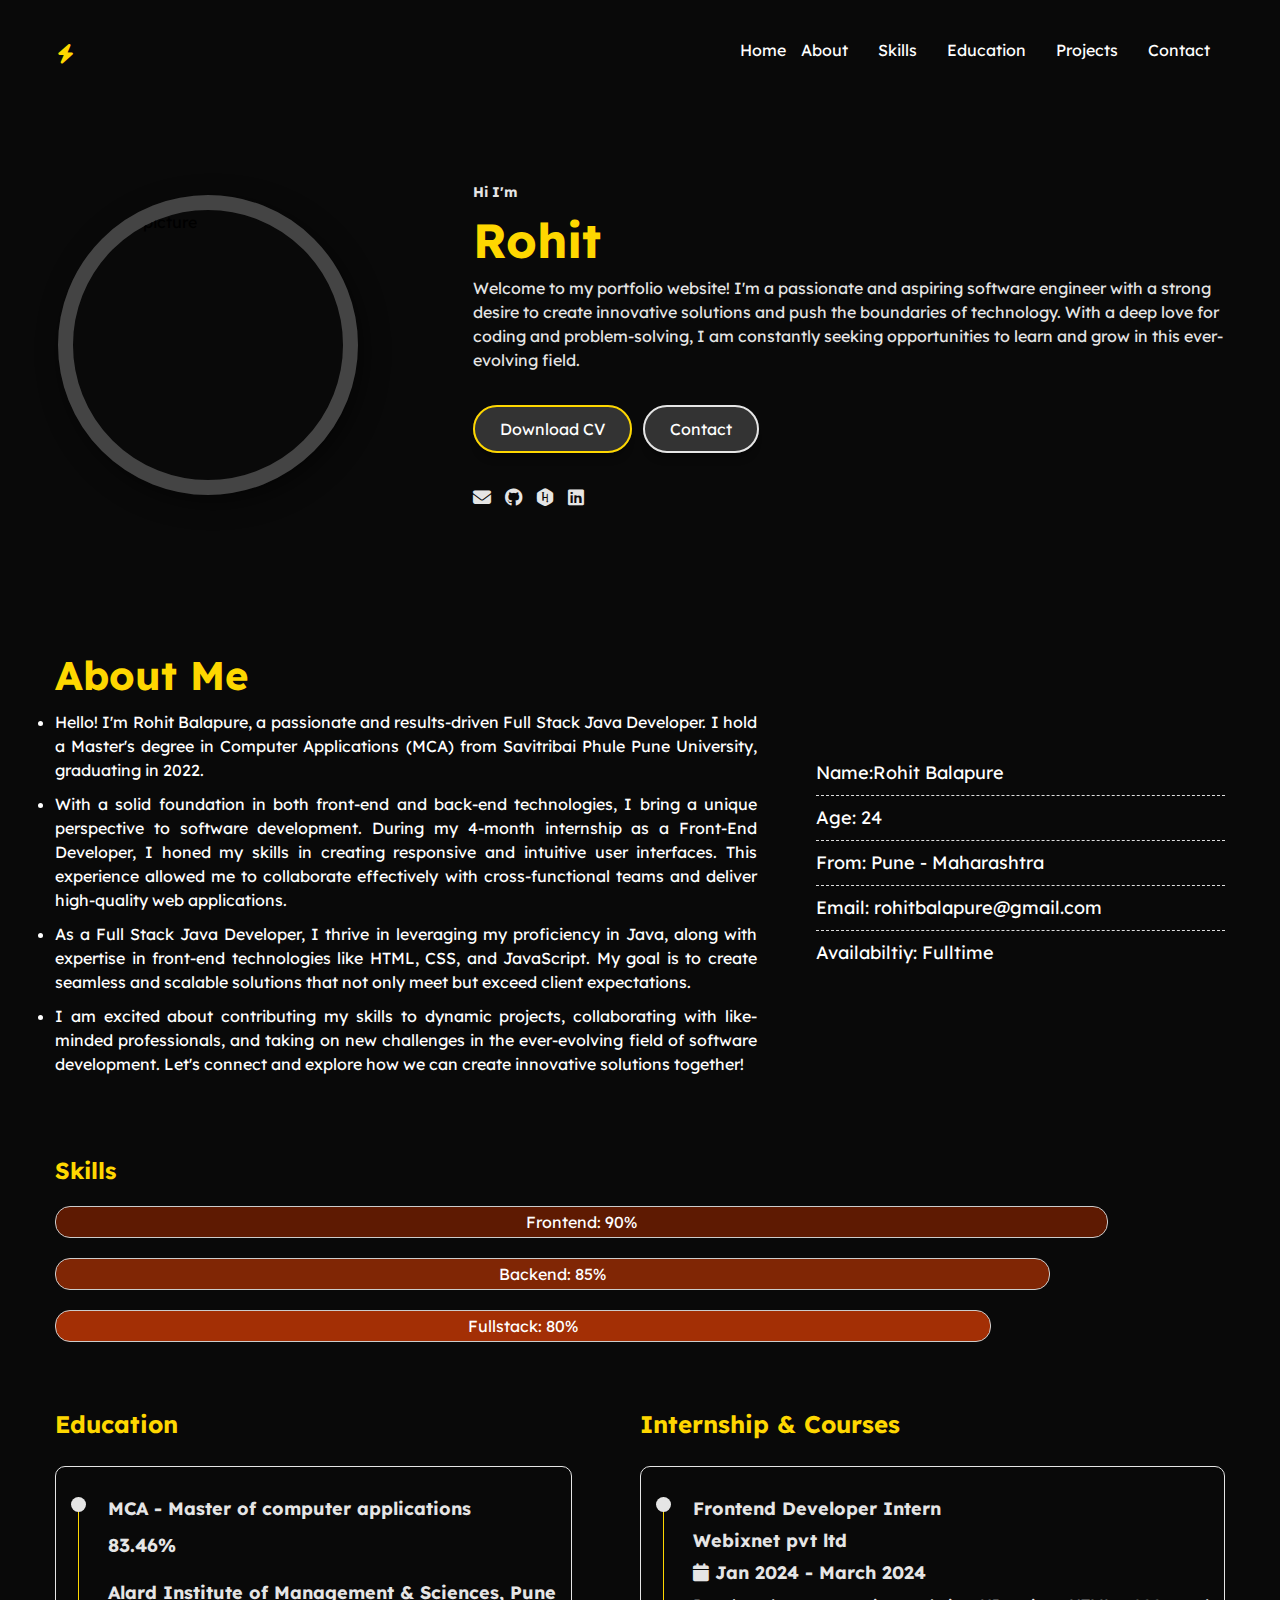
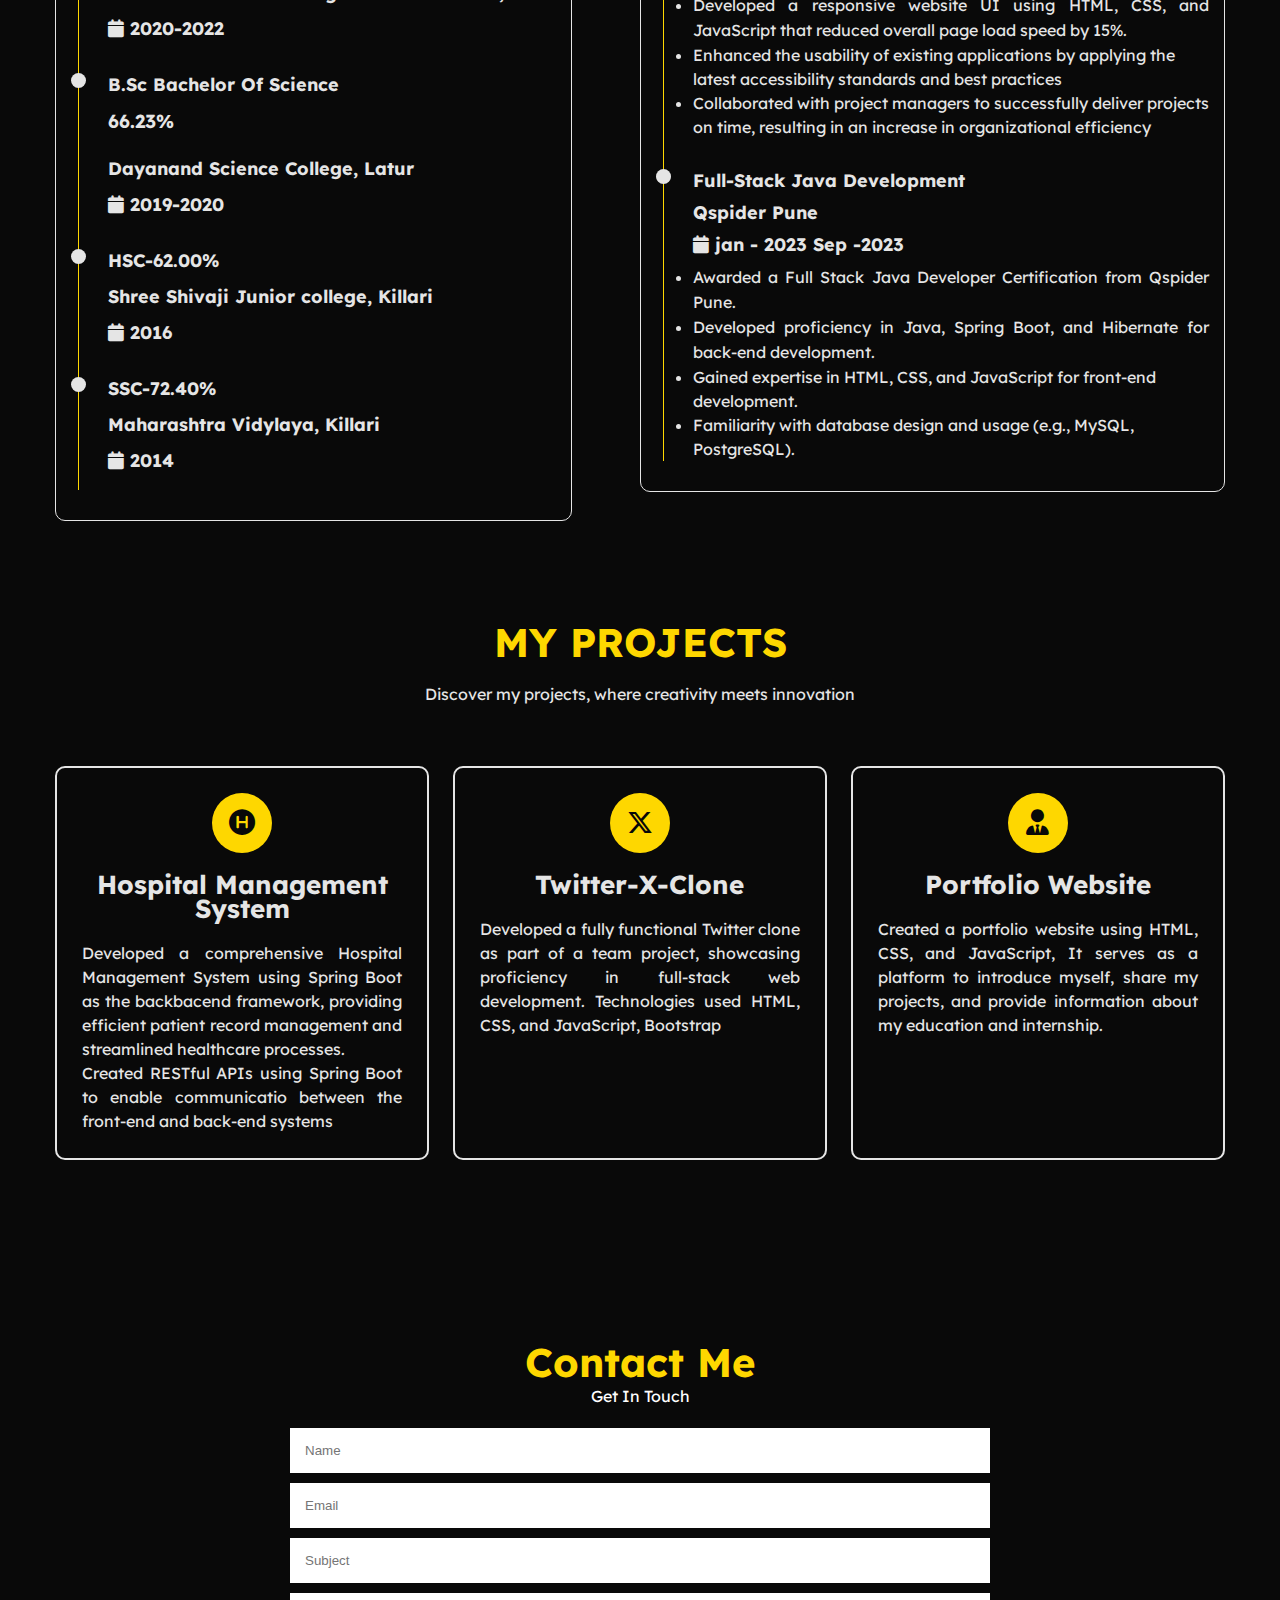
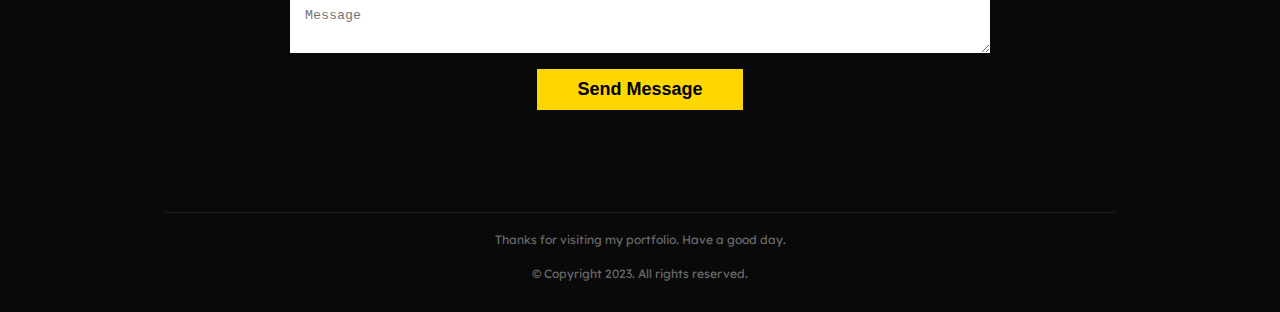
==== commit a3313d21: "Update index.html" ====
--- a/index.html
+++ b/index.html
@@ -291,7 +291,7 @@
                                     </h3>
                                     <h4 class="timeline-title">Webixnet pvt ltd</h4>
                                     <h4 class="timeline-title">
-                                        <i class="fa fa-calendar"></i> Nov - 2023
+                                        <i class="fa fa-calendar"></i> Jan 2024 - March 2024
                                     </h4>
                                     <li class="timeline-text">
                                         Developed a responsive website UI using HTML, CSS, and JavaScript that reduced
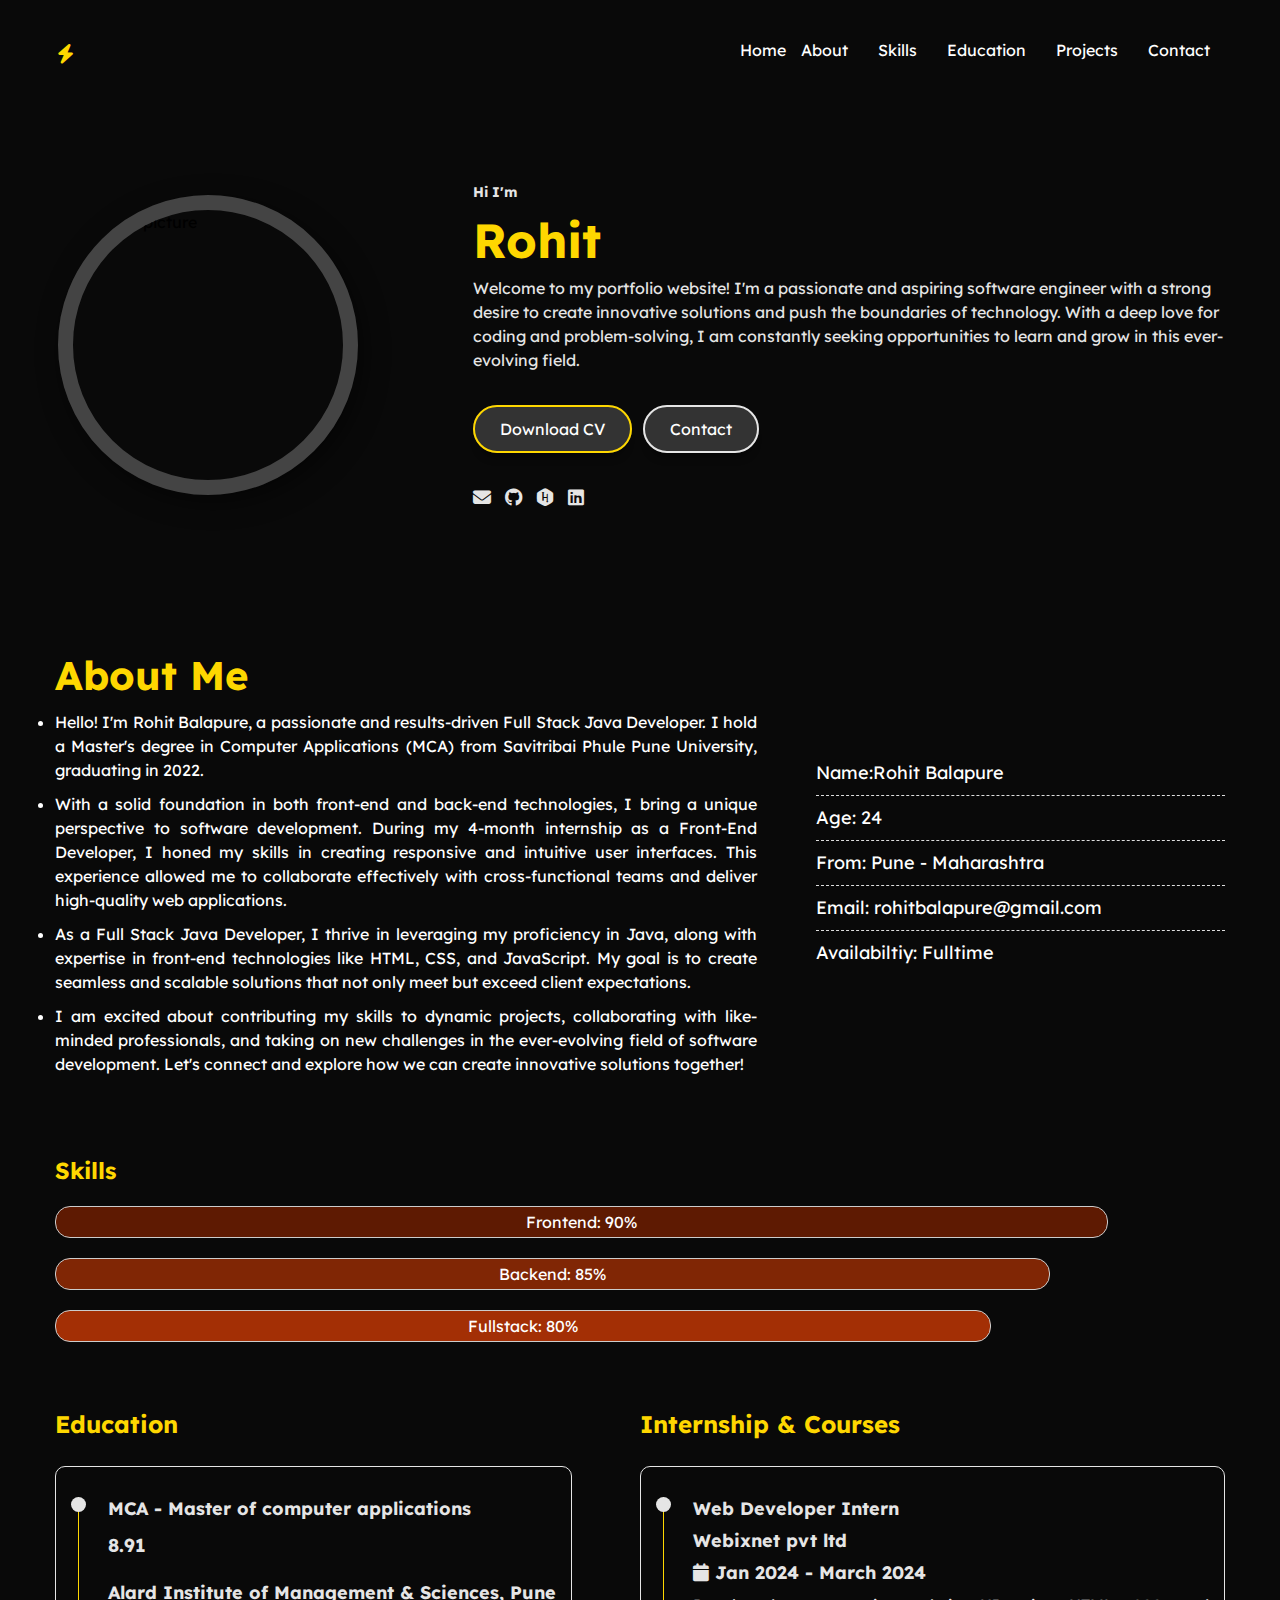
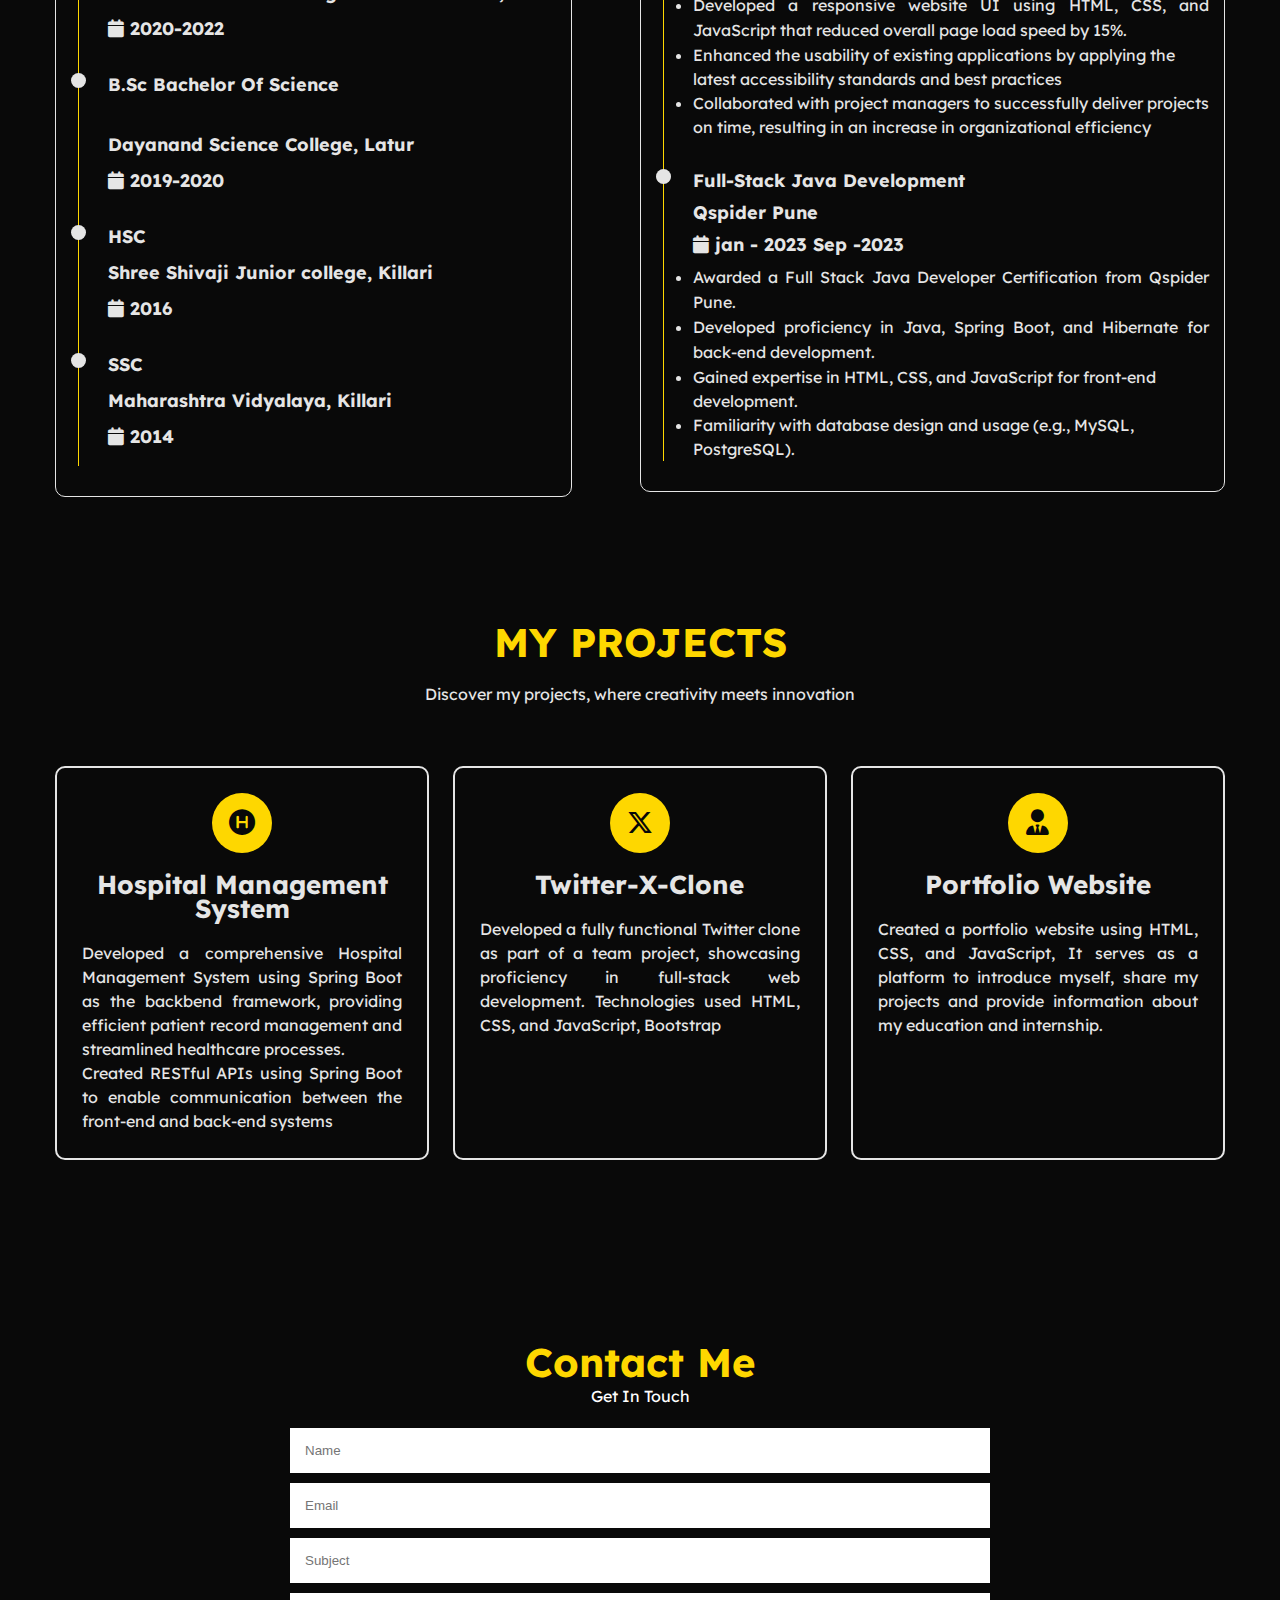
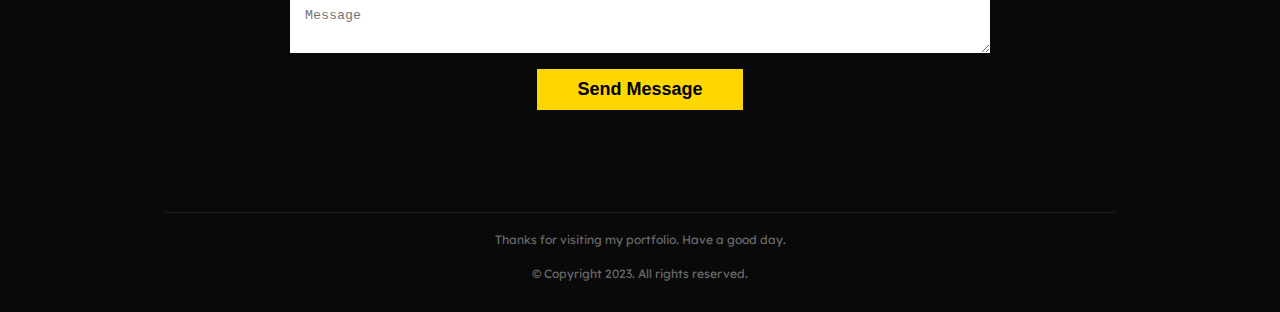
==== commit 27cb0e6f: "Update index.html" ====
--- a/index.html
+++ b/index.html
@@ -233,7 +233,7 @@
                                     <h3 class="timeline-title">
                                         MCA - Master of computer applications
                                     </h3>
-                                    <h3>83.46%</h3><br>
+                                    <h3>8.91</h3><br>
 
                                     <h4 class="timeline-title">Alard Institute of Management & Sciences, Pune</h4>
                                     <h4 class="timeline-title">
@@ -244,7 +244,7 @@
                                 <div class="timeline-item" style="padding-bottom: 20px;">
                                     <div class="circle-dot"></div>
                                     <h3 class="timeline-title">B.Sc Bachelor Of Science </h3>
-                                    <h3>66.23%</h3><br>
+                                    <br>
                                     <h4 class="timeline-title">Dayanand Science College, Latur</h4>
                                     <h4 class="timeline-title">
                                         <i class="fa fa-calendar"></i> 2019-2020
@@ -253,7 +253,7 @@
                                 <div class="timeline-item" style="padding-bottom: 20px;">
                                     <div class="circle-dot"></div>
                                     <h3 class="timeline-title">
-                                        HSC-62.00%
+                                        HSC
                                     </h3>
                                     <h4 class="timeline-title"> Shree Shivaji Junior college, Killari</h4>
                                     <h4 class="timeline-title">
@@ -263,9 +263,9 @@
                                 <div class="timeline-item" style="padding-bottom: 5px;">
                                     <div class="circle-dot"></div>
                                     <h3 class="timeline-title">
-                                        SSC-72.40%
+                                        SSC
                                     </h3>
-                                    <h4 class="timeline-title"> Maharashtra Vidylaya, Killari</h4>
+                                    <h4 class="timeline-title"> Maharashtra Vidyalaya, Killari</h4>
                                     <h4 class="timeline-title">
                                         <i class="fa fa-calendar"></i> 2014
                                     </h4>
@@ -287,7 +287,7 @@
                                 <div class="timeline-item">
                                     <div class="circle-dot"></div>
                                     <h3 class="timeline-title">
-                                        Frontend Developer Intern
+                                        Web Developer Intern
                                     </h3>
                                     <h4 class="timeline-title">Webixnet pvt ltd</h4>
                                     <h4 class="timeline-title">
@@ -358,10 +358,10 @@
                     <i class="fa-solid fa-circle-h"></i>
                     <h4>Hospital Management System</h4>
                     <p>
-                        Developed a comprehensive Hospital Management System using Spring Boot as the backbacend
+                        Developed a comprehensive Hospital Management System using Spring Boot as the backbend
                         framework, providing
                         efficient patient record management and streamlined healthcare processes. <br>
-                        Created RESTful APIs using Spring Boot to enable communicatio between the front-end and back-end
+                        Created RESTful APIs using Spring Boot to enable communication between the front-end and back-end
                         systems
                     </p>
                 </div>
@@ -378,7 +378,7 @@
                     <i class="fa-solid fa-user-tie"></i>
                     <h4>Portfolio Website</h4>
                     <p>Created a portfolio website using HTML, CSS, and JavaScript, It serves as a platform to introduce
-                        myself, share my projects, and provide information about my education and internship.</p>
+                        myself, share my projects and provide information about my education and internship.</p>
                 </div>
 
             </div>
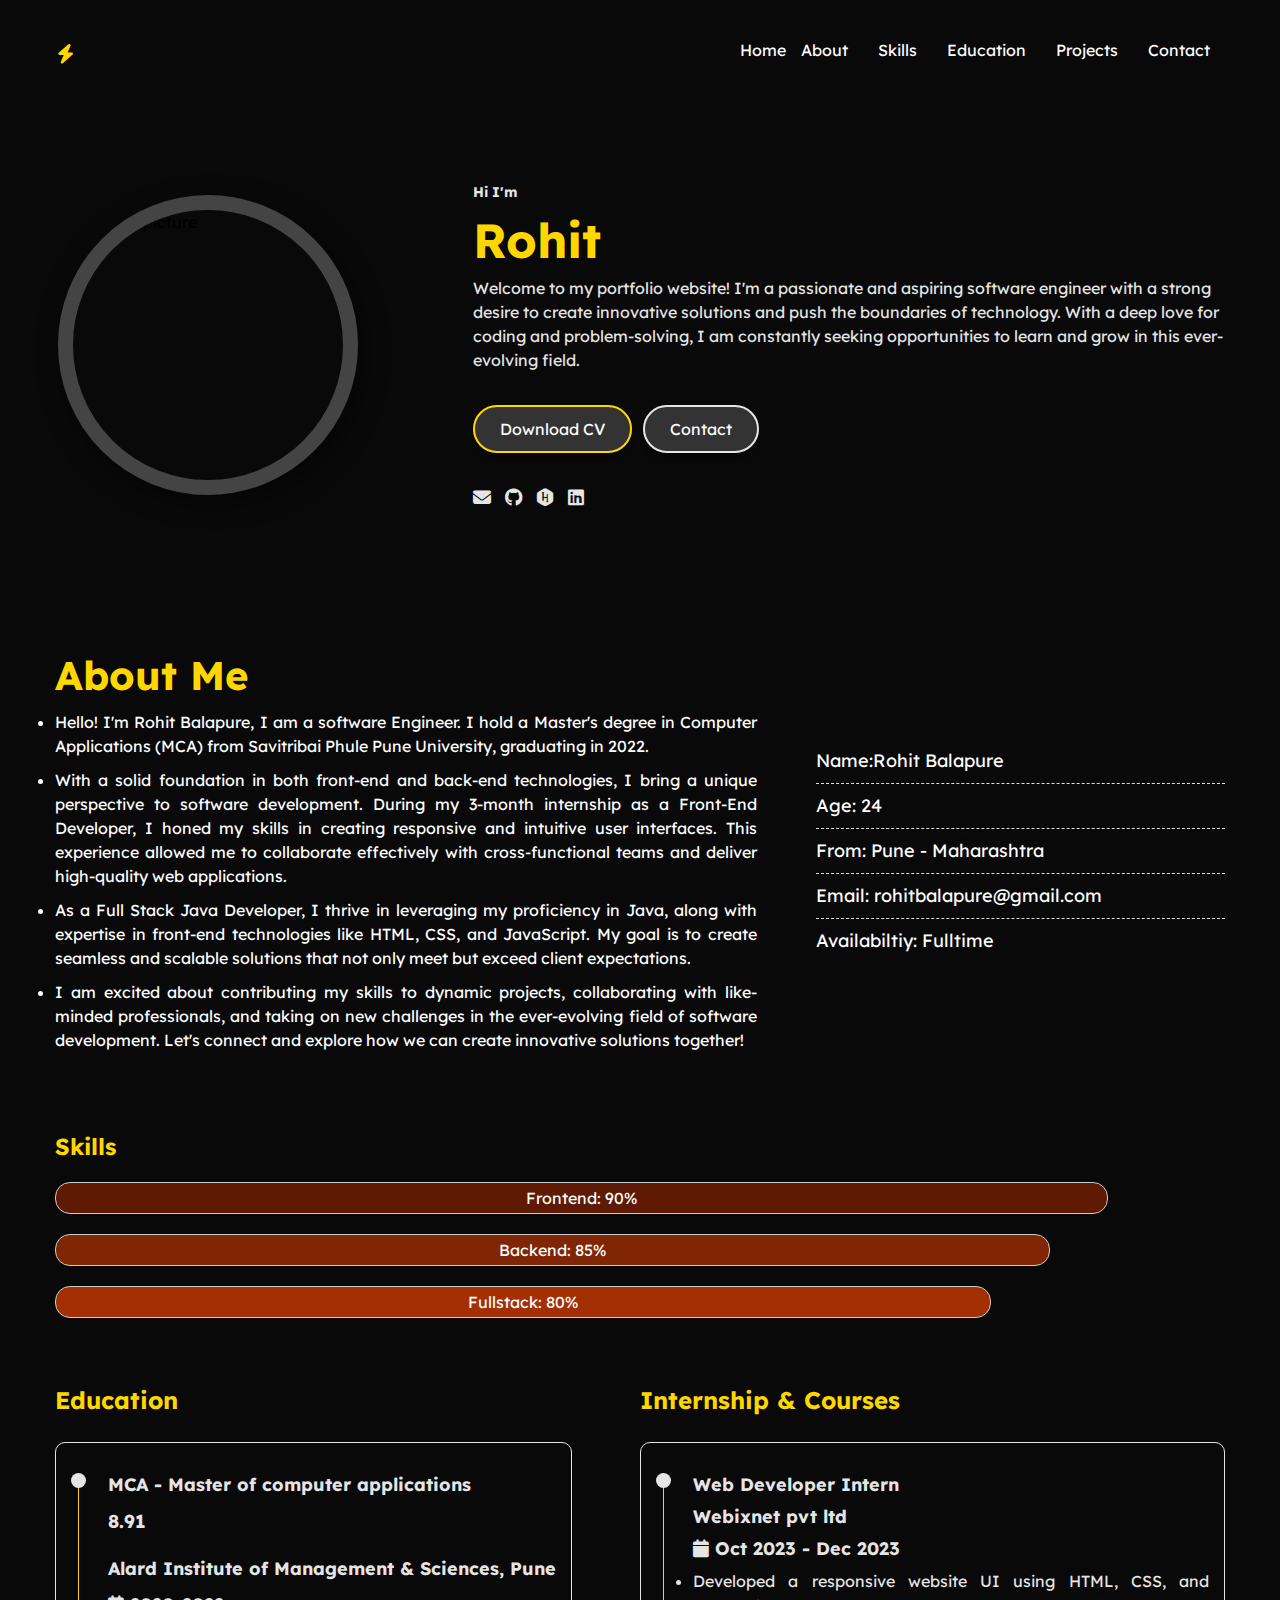
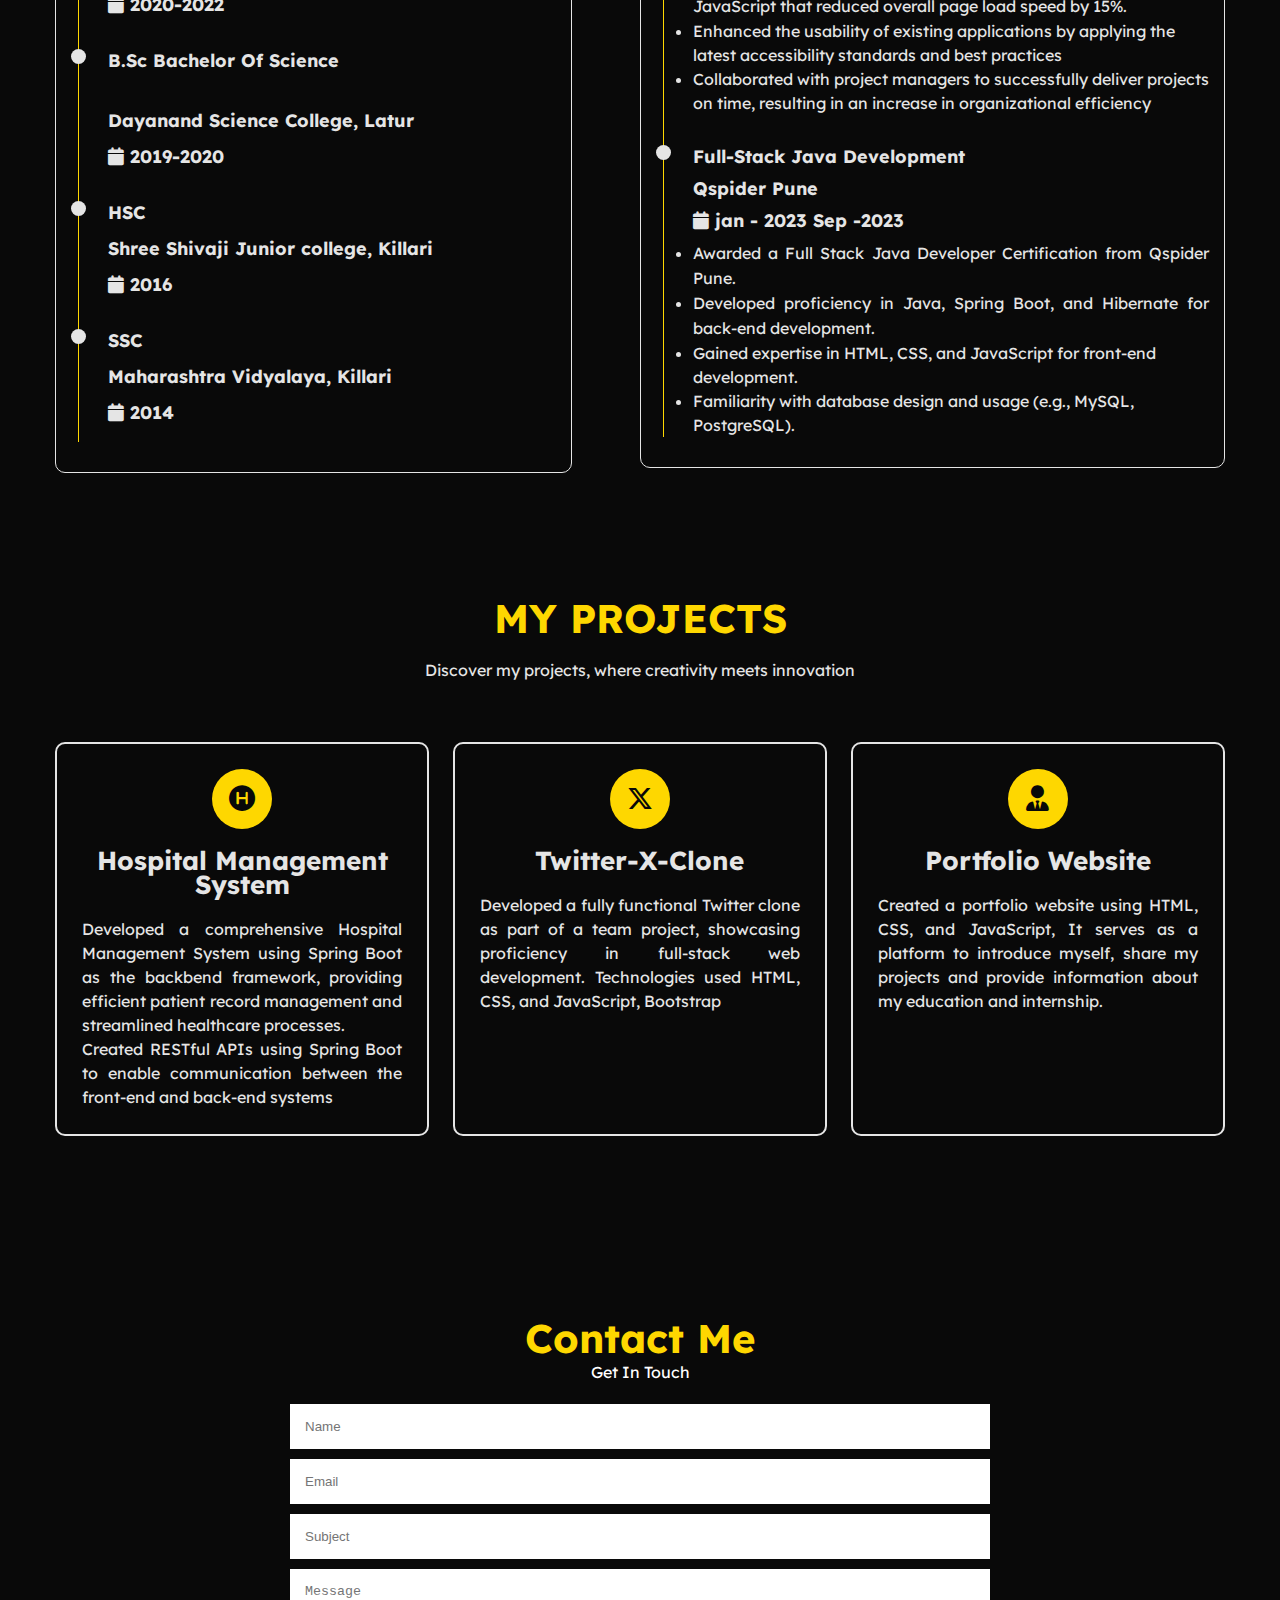
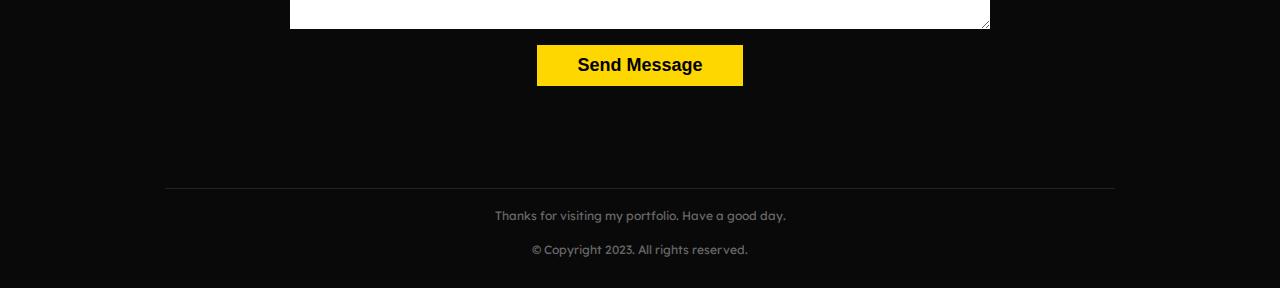
==== commit 26bab2e0: "Update index.html" ====
--- a/index.html
+++ b/index.html
@@ -146,7 +146,7 @@
             </p>
 
             <div class="btn-group">
-                <a href="https://drive.google.com/file/d/1HZY6qzESe_jkY7vXyVOSEOjtkw2DDQzl/view?usp=sharing"
+                <a href=""
                     class="btn active" target="_blank">Download CV</a>
                 <a href="mailto:rohitbalapure@gmail.com" class="btn">Contact</a>
             </div>
@@ -168,12 +168,12 @@
                 <div class="about-content">
                     <h4>About Me</h4>
                     <ul>
-                        <li> Hello! I'm Rohit Balapure, a passionate and results-driven Full Stack Java Developer. I
+                        <li> Hello! I'm Rohit Balapure, I am a software Engineer. I
                             hold a Master's degree in Computer Applications (MCA) from Savitribai Phule Pune University,
                             graduating in 2022.</li>
                         <li>
                             With a solid foundation in both front-end and back-end technologies, I bring a unique
-                            perspective to software development. During my 4-month internship as a Front-End Developer,
+                            perspective to software development. During my 3-month internship as a Front-End Developer,
                             I honed my skills in creating responsive and intuitive user interfaces. This experience
                             allowed me to collaborate effectively with cross-functional teams and deliver high-quality
                             web applications.
@@ -291,7 +291,7 @@
                                     </h3>
                                     <h4 class="timeline-title">Webixnet pvt ltd</h4>
                                     <h4 class="timeline-title">
-                                        <i class="fa fa-calendar"></i> Jan 2024 - March 2024
+                                        <i class="fa fa-calendar"></i> Oct 2023 - Dec 2023
                                     </h4>
                                     <li class="timeline-text">
                                         Developed a responsive website UI using HTML, CSS, and JavaScript that reduced
